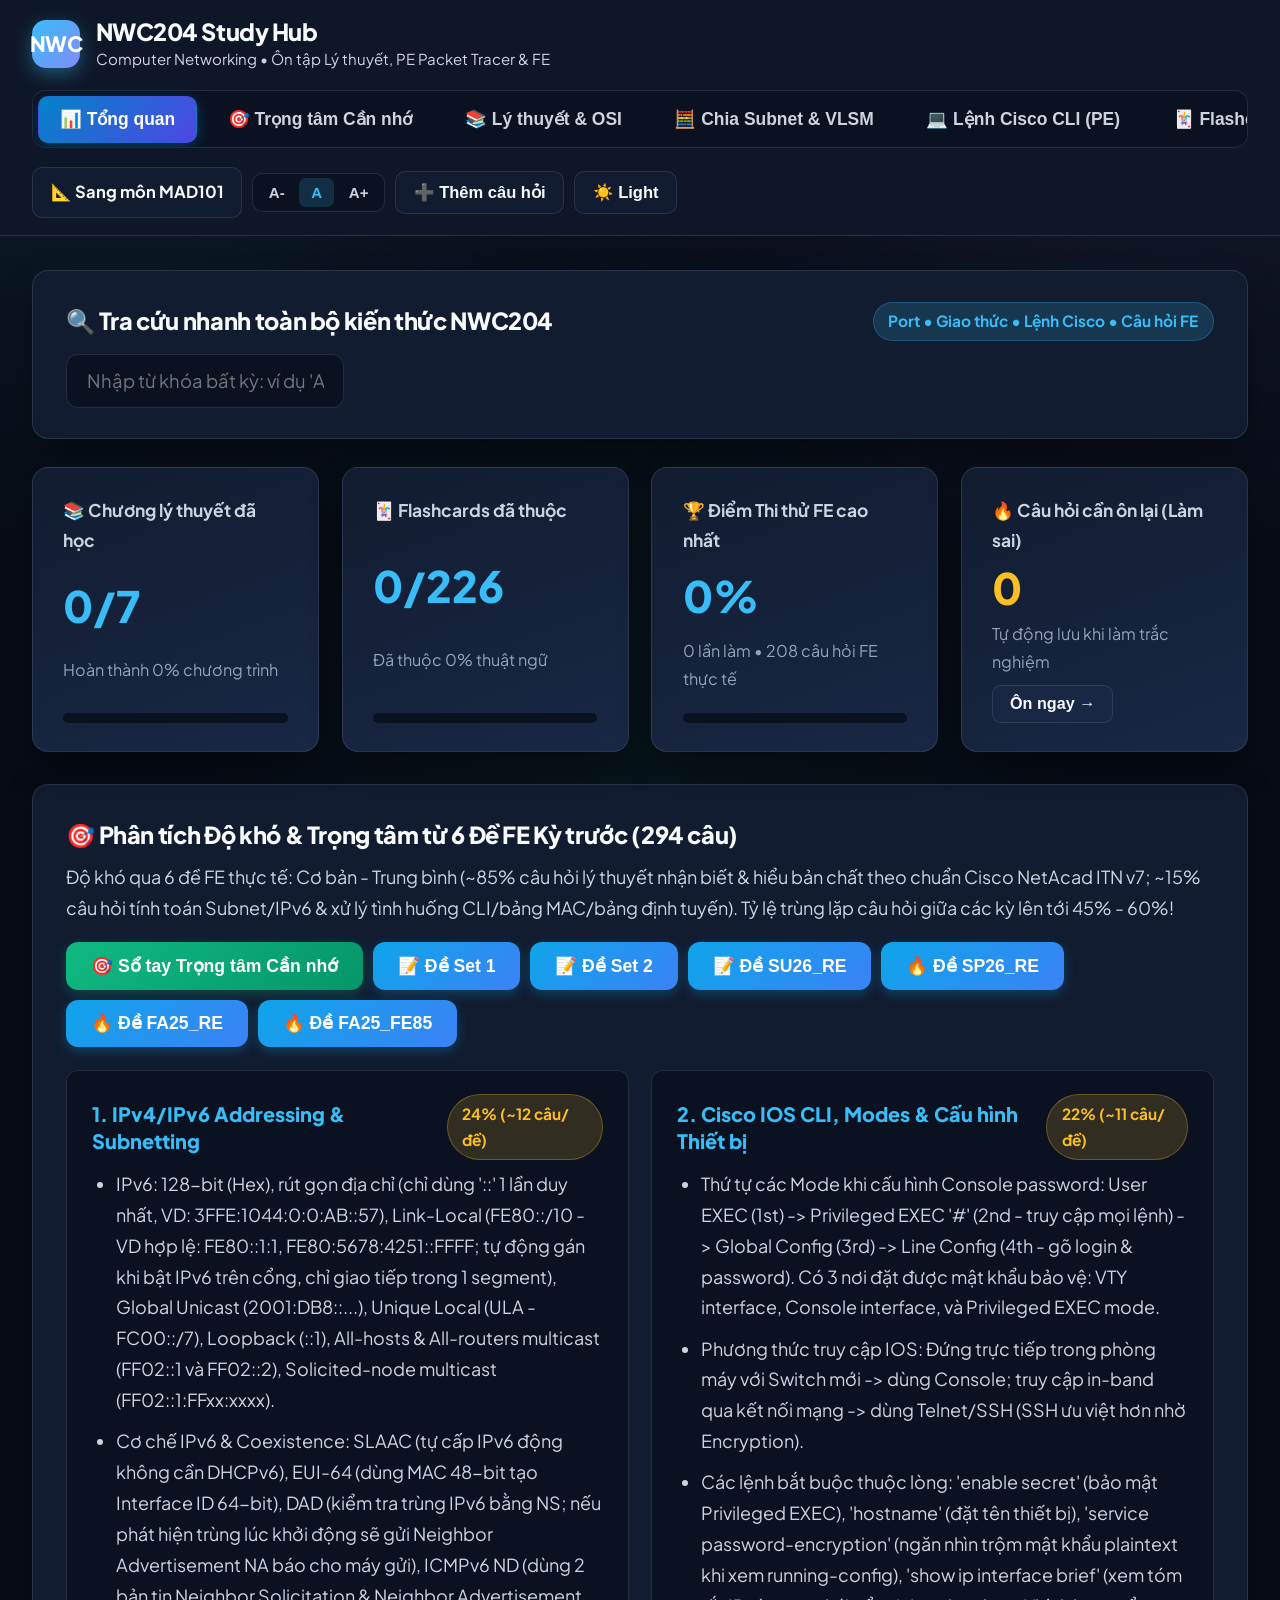
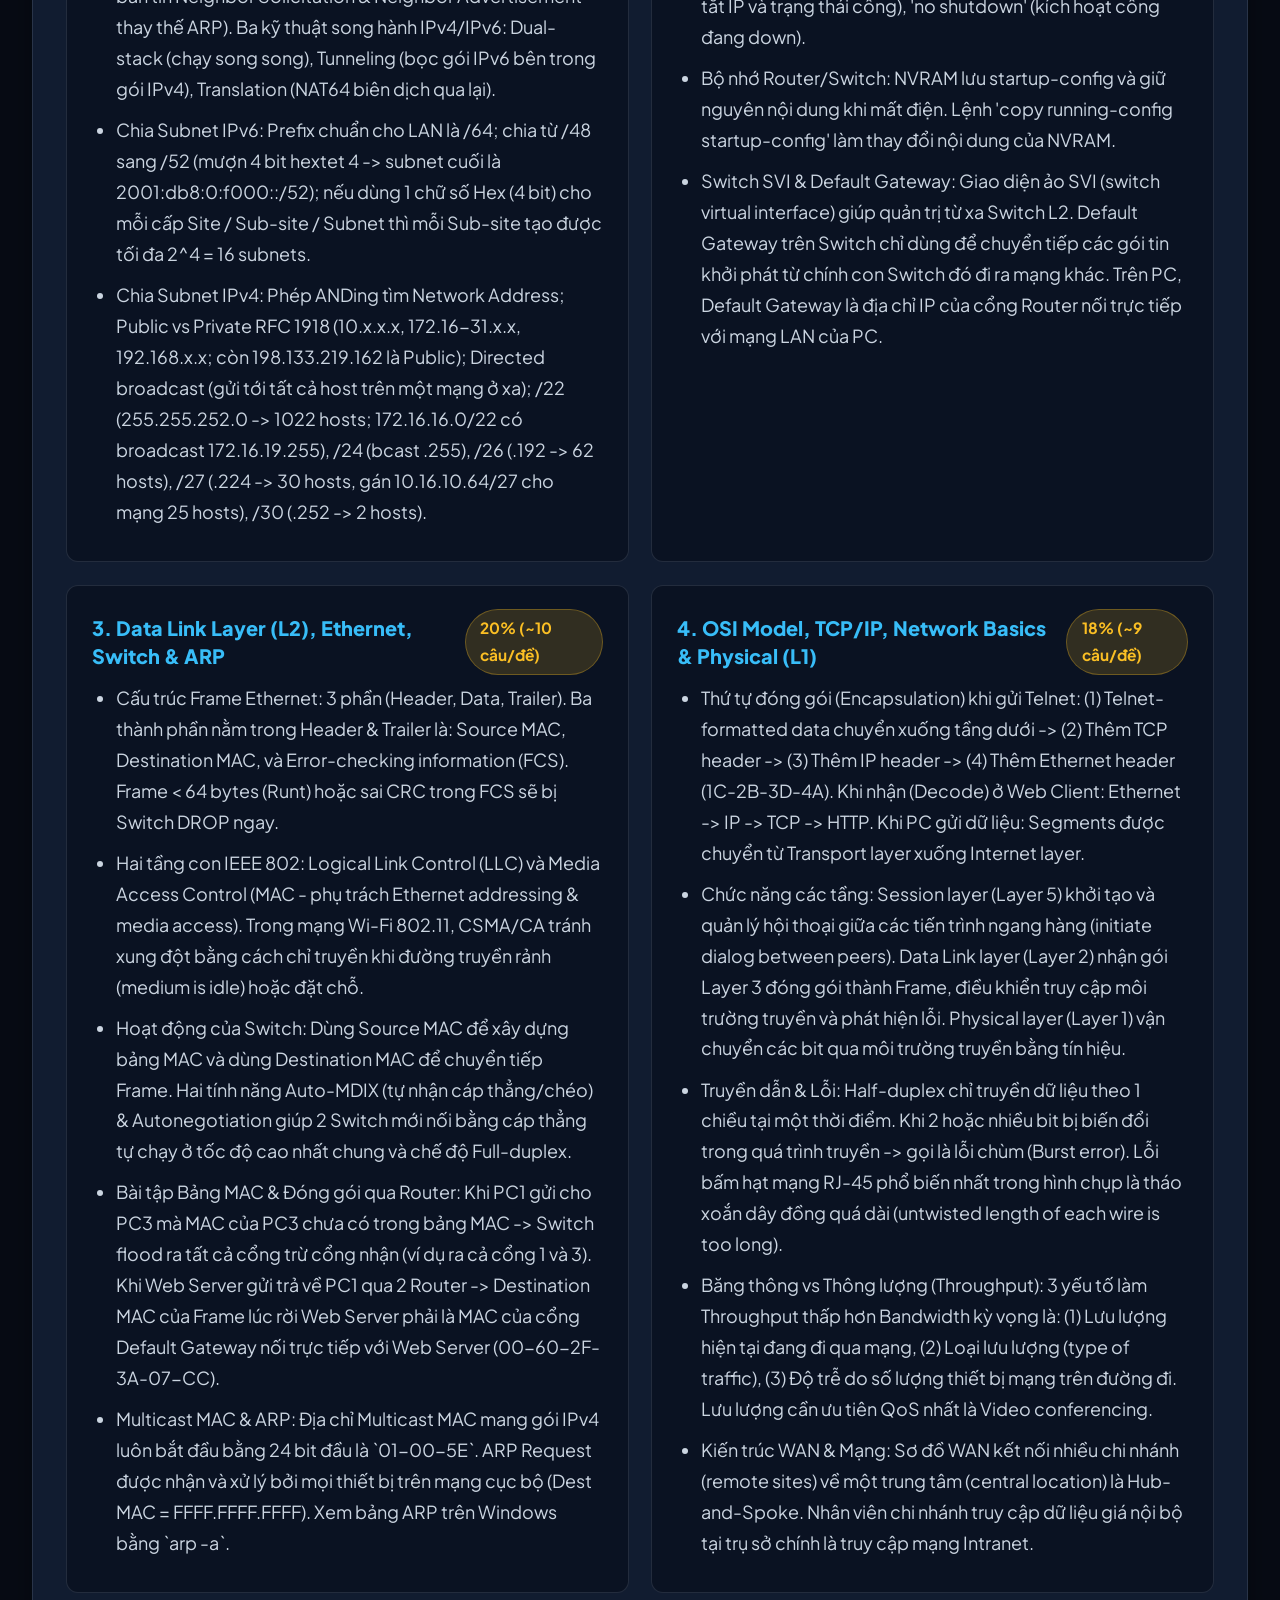
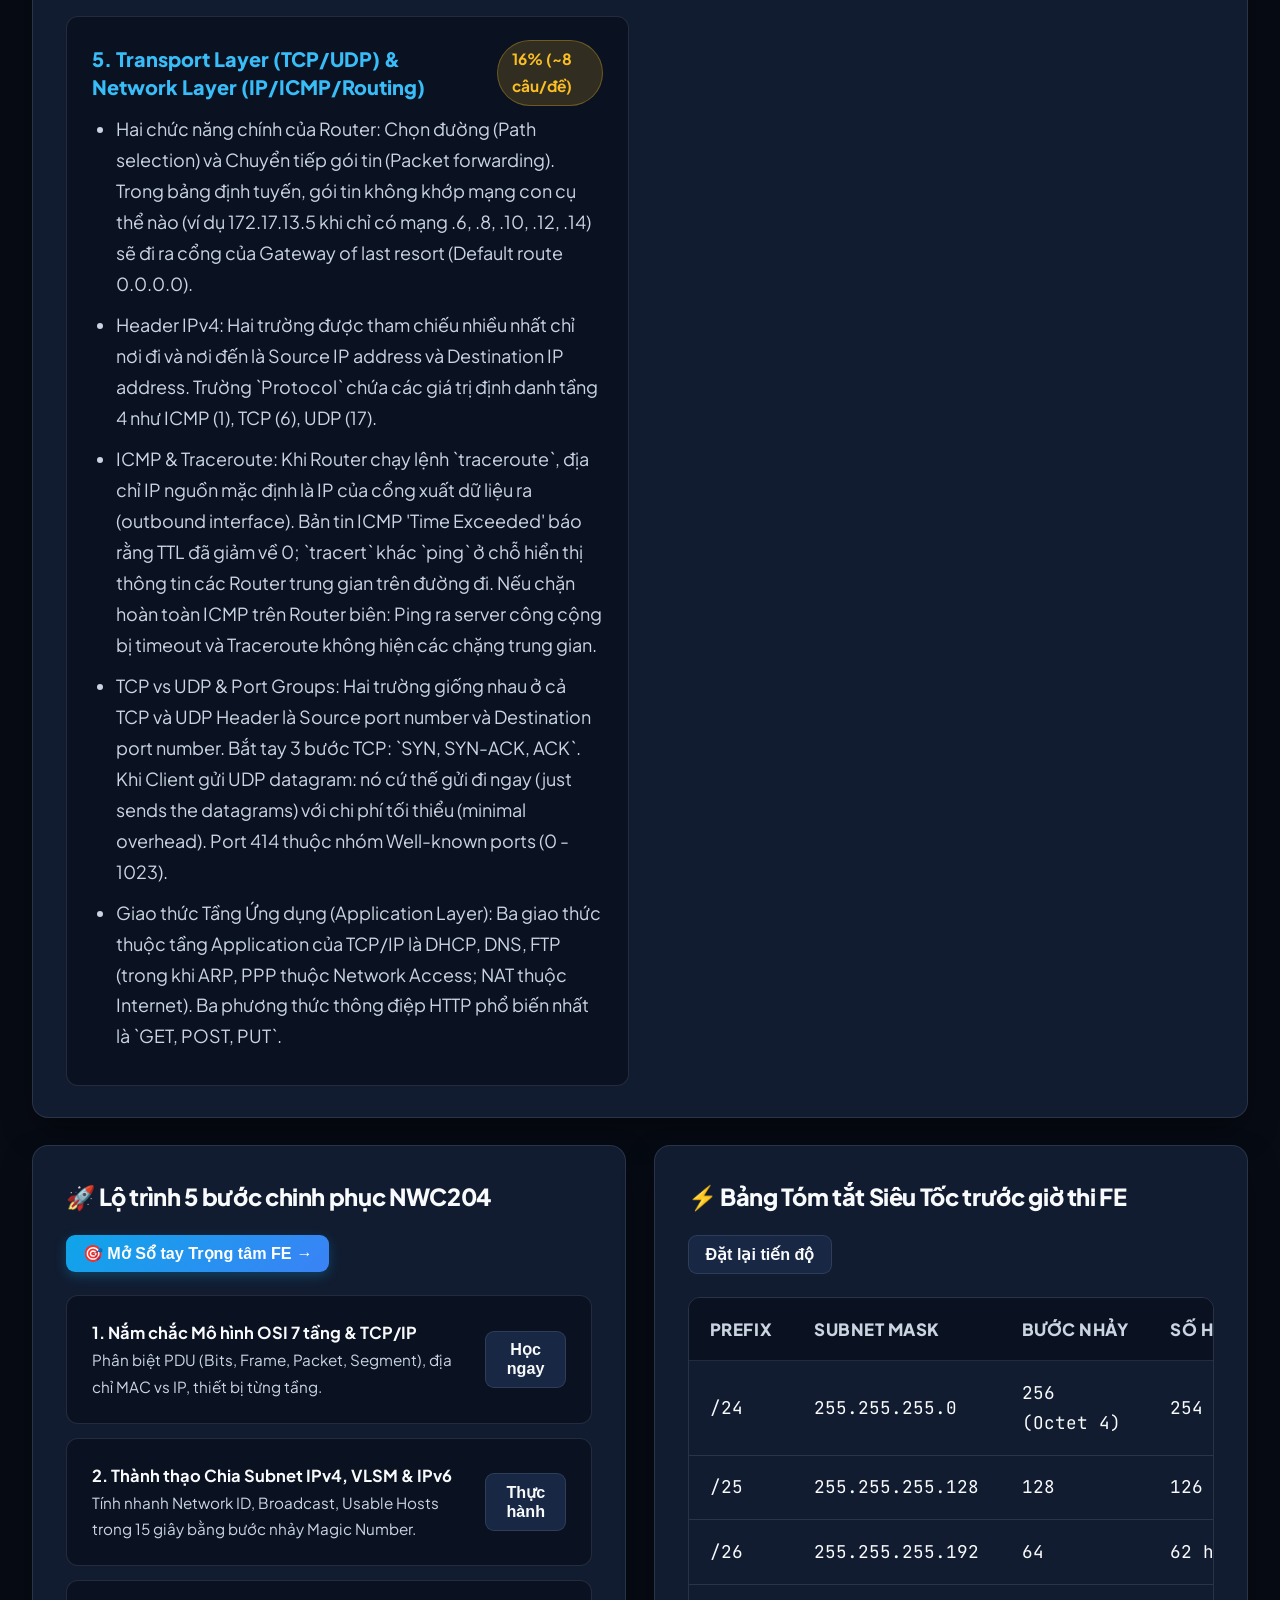
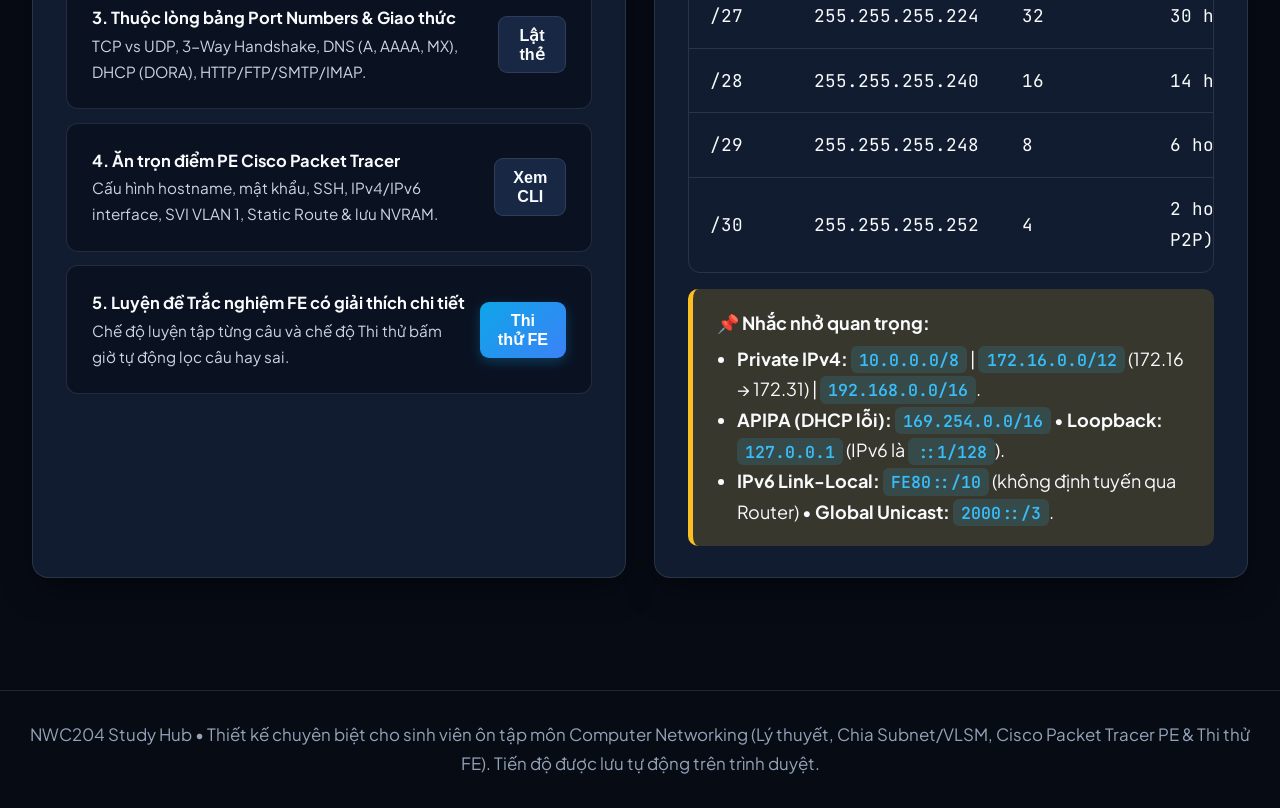
==== index.html @ f0895358 "On thi" ====
<!DOCTYPE html>
<html lang="vi">
<head>
  <meta charset="UTF-8" />
  <meta name="viewport" content="width=device-width, initial-scale=1.0" />
  <title>NWC204 Study Hub — Computer Networking (FPT University)</title>
  <link rel="preconnect" href="https://fonts.googleapis.com" />
  <link rel="preconnect" href="https://fonts.gstatic.com" crossorigin />
  <link href="https://fonts.googleapis.com/css2?family=Inter:wght@400;500;600;700;800&family=JetBrains+Mono:wght@500;700&family=Plus+Jakarta+Sans:wght@500;600;700;800&display=swap" rel="stylesheet" />
  <link rel="stylesheet" href="css/styles.css" />
</head>
<body>
  <!-- Header -->
  <header class="app-header">
    <div class="header-inner">
      <a href="#" class="brand" onclick="switchTab('dashboard'); return false;">
        <div class="brand-logo">NWC</div>
        <div>
          <span class="brand-title">NWC204 Study Hub</span>
          <span class="brand-subtitle">Computer Networking • Ôn tập Lý thuyết, PE Packet Tracer & FE</span>
        </div>
      </a>

      <nav class="nav-tabs" aria-label="Điều hướng chính">
        <button class="nav-tab active" data-tab="dashboard">📊 Tổng quan</button>
        <button class="nav-tab" data-tab="cheatsheet">🎯 Trọng tâm Cần nhớ</button>
        <button class="nav-tab" data-tab="theory">📚 Lý thuyết & OSI</button>
        <button class="nav-tab" data-tab="subnet">🧮 Chia Subnet & VLSM</button>
        <button class="nav-tab" data-tab="cli">💻 Lệnh Cisco CLI (PE)</button>
        <button class="nav-tab" data-tab="flashcards">🃏 Flashcards</button>
        <button class="nav-tab" data-tab="quiz">📝 Trắc nghiệm & Thi thử FE</button>
      </nav>

      <div class="header-actions">
        <a href="mad101.html" class="icon-btn" style="text-decoration:none;" title="Chuyển sang trang học môn MAD101 (Discrete Mathematics)">📐 Sang môn MAD101</a>
        <div class="font-size-group" title="Điều chỉnh kích thước chữ trên toàn trang">
          <button class="font-btn" data-scale="0.95" onclick="setFontScale(0.95)">A-</button>
          <button class="font-btn active" data-scale="1.05" onclick="setFontScale(1.05)">A</button>
          <button class="font-btn" data-scale="1.18" onclick="setFontScale(1.18)">A+</button>
        </div>
        <button class="icon-btn" id="open-custom-modal-btn" title="Thêm câu hỏi hoặc Flashcard của bạn">➕ Thêm câu hỏi</button>
        <button class="icon-btn" id="theme-toggle-btn" title="Đổi giao diện Sáng / Tối">☀️ Light</button>
      </div>
    </div>
  </header>

  <!-- Main Content -->
  <main class="main-container">
    <!-- ==================== TAB 1: DASHBOARD ==================== -->
    <section class="tab-panel active" id="tab-dashboard">
      <!-- Quick Global Search -->
      <div class="card" style="margin-bottom:1.5rem;">
        <div class="card-header" style="margin-bottom:0.65rem;">
          <div class="card-title">🔍 Tra cứu nhanh toàn bộ kiến thức NWC204</div>
          <span class="badge">Port • Giao thức • Lệnh Cisco • Câu hỏi FE</span>
        </div>
        <input
          type="text"
          id="global-search-input"
          class="form-control"
          placeholder="Nhập từ khóa bất kỳ: ví dụ 'ARP', 'OSPF', 'port 53', 'ssh', '169.254', '3-way handshake', 'copy run start'..."
        />
        <div
          id="global-search-results"
          style="display:none;margin-top:0.75rem;background:var(--bg-input);border:1px solid var(--border);border-radius:8px;max-height:340px;overflow-y:auto;"
        ></div>
      </div>

      <!-- Progress Stats -->
      <div class="grid-4">
        <div class="card stat-card">
          <span class="stat-label">📚 Chương lý thuyết đã học</span>
          <div class="stat-value" id="stat-chapters-val">0/7</div>
          <div class="stat-sub" id="stat-chapters-sub">Hoàn thành 0% chương trình</div>
          <div class="progress-bar"><div class="progress-fill" id="stat-chapters-bar" style="width:0%"></div></div>
        </div>

        <div class="card stat-card">
          <span class="stat-label">🃏 Flashcards đã thuộc</span>
          <div class="stat-value" id="stat-fc-val">0/18</div>
          <div class="stat-sub" id="stat-fc-sub">Đã thuộc 0% thuật ngữ</div>
          <div class="progress-bar"><div class="progress-fill" id="stat-fc-bar" style="width:0%"></div></div>
        </div>

        <div class="card stat-card">
          <span class="stat-label">🏆 Điểm Thi thử FE cao nhất</span>
          <div class="stat-value" id="stat-quiz-val">0%</div>
          <div class="stat-sub" id="stat-quiz-sub">0 lần làm bài</div>
          <div class="progress-bar"><div class="progress-fill" id="stat-quiz-bar" style="width:0%"></div></div>
        </div>

        <div class="card stat-card">
          <span class="stat-label">🔥 Câu hỏi cần ôn lại (Làm sai)</span>
          <div class="stat-value" id="stat-wrong-val" style="color:var(--warning);">0</div>
          <div class="stat-sub">Tự động lưu khi làm trắc nghiệm</div>
          <div style="margin-top:0.5rem;">
            <button class="btn btn-secondary btn-sm" onclick="switchTab('quiz')">Ôn ngay &rarr;</button>
          </div>
        </div>
      </div>

      <!-- FE Past Exams Breakdown -->
      <div class="card" id="fe-analysis-container" style="margin-bottom:1.5rem;"></div>

      <!-- Quick Study Modules & Exam Strategy -->
      <div class="grid-2">
        <div class="card">
          <div class="card-header">
            <h2 class="card-title">🚀 Lộ trình 5 bước chinh phục NWC204</h2>
            <button class="btn btn-sm" onclick="switchTab('cheatsheet')">🎯 Mở Sổ tay Trọng tâm FE &rarr;</button>
          </div>
          <div style="display:flex;flex-direction:column;gap:0.75rem;font-size:0.9rem;">
            <div class="theory-box" style="display:flex;justify-content:space-between;align-items:center;gap:0.75rem;">
              <div>
                <strong>1. Nắm chắc Mô hình OSI 7 tầng & TCP/IP</strong>
                <div style="color:var(--text-secondary);font-size:0.83rem;">Phân biệt PDU (Bits, Frame, Packet, Segment), địa chỉ MAC vs IP, thiết bị từng tầng.</div>
              </div>
              <button class="btn btn-secondary btn-sm" onclick="switchTab('theory')">Học ngay</button>
            </div>
            <div class="theory-box" style="display:flex;justify-content:space-between;align-items:center;gap:0.75rem;">
              <div>
                <strong>2. Thành thạo Chia Subnet IPv4, VLSM & IPv6</strong>
                <div style="color:var(--text-secondary);font-size:0.83rem;">Tính nhanh Network ID, Broadcast, Usable Hosts trong 15 giây bằng bước nhảy Magic Number.</div>
              </div>
              <button class="btn btn-secondary btn-sm" onclick="switchTab('subnet')">Thực hành</button>
            </div>
            <div class="theory-box" style="display:flex;justify-content:space-between;align-items:center;gap:0.75rem;">
              <div>
                <strong>3. Thuộc lòng bảng Port Numbers & Giao thức</strong>
                <div style="color:var(--text-secondary);font-size:0.83rem;">TCP vs UDP, 3-Way Handshake, DNS (A, AAAA, MX), DHCP (DORA), HTTP/FTP/SMTP/IMAP.</div>
              </div>
              <button class="btn btn-secondary btn-sm" onclick="switchTab('flashcards')">Lật thẻ</button>
            </div>
            <div class="theory-box" style="display:flex;justify-content:space-between;align-items:center;gap:0.75rem;">
              <div>
                <strong>4. Ăn trọn điểm PE Cisco Packet Tracer</strong>
                <div style="color:var(--text-secondary);font-size:0.83rem;">Cấu hình hostname, mật khẩu, SSH, IPv4/IPv6 interface, SVI VLAN 1, Static Route & lưu NVRAM.</div>
              </div>
              <button class="btn btn-secondary btn-sm" onclick="switchTab('cli')">Xem CLI</button>
            </div>
            <div class="theory-box" style="display:flex;justify-content:space-between;align-items:center;gap:0.75rem;">
              <div>
                <strong>5. Luyện đề Trắc nghiệm FE có giải thích chi tiết</strong>
                <div style="color:var(--text-secondary);font-size:0.83rem;">Chế độ luyện tập từng câu và chế độ Thi thử bấm giờ tự động lọc câu hay sai.</div>
              </div>
              <button class="btn btn-sm" onclick="switchTab('quiz')">Thi thử FE</button>
            </div>
          </div>
        </div>

        <div class="card">
          <div class="card-header">
            <h2 class="card-title">⚡ Bảng Tóm tắt Siêu Tốc trước giờ thi FE</h2>
            <button class="btn btn-secondary btn-sm" id="reset-progress-btn">Đặt lại tiến độ</button>
          </div>
          <div class="table-wrap" style="margin-bottom:0.9rem;">
            <table>
              <thead>
                <tr>
                  <th>Prefix</th>
                  <th>Subnet Mask</th>
                  <th>Bước nhảy</th>
                  <th>Số Host (2^h - 2)</th>
                </tr>
              </thead>
              <tbody class="mono">
                <tr><td>/24</td><td>255.255.255.0</td><td>256 (Octet 4)</td><td>254 hosts</td></tr>
                <tr><td>/25</td><td>255.255.255.128</td><td>128</td><td>126 hosts</td></tr>
                <tr><td>/26</td><td>255.255.255.192</td><td>64</td><td>62 hosts</td></tr>
                <tr><td>/27</td><td>255.255.255.224</td><td>32</td><td>30 hosts</td></tr>
                <tr><td>/28</td><td>255.255.255.240</td><td>16</td><td>14 hosts</td></tr>
                <tr><td>/29</td><td>255.255.255.248</td><td>8</td><td>6 hosts</td></tr>
                <tr><td>/30</td><td>255.255.255.252</td><td>4</td><td>2 hosts (WAN P2P)</td></tr>
              </tbody>
            </table>
          </div>
          <div class="exam-tip" style="margin-top:0;">
            <strong>📌 Nhắc nhở quan trọng:</strong>
            <ul style="padding-left:1.1rem;margin-top:0.25rem;">
              <li><strong>Private IPv4:</strong> <code>10.0.0.0/8</code> | <code>172.16.0.0/12</code> (172.16 &rarr; 172.31) | <code>192.168.0.0/16</code>.</li>
              <li><strong>APIPA (DHCP lỗi):</strong> <code>169.254.0.0/16</code> • <strong>Loopback:</strong> <code>127.0.0.1</code> (IPv6 là <code>::1/128</code>).</li>
              <li><strong>IPv6 Link-Local:</strong> <code>FE80::/10</code> (không định tuyến qua Router) • <strong>Global Unicast:</strong> <code>2000::/3</code>.</li>
            </ul>
          </div>
        </div>
      </div>
    </section>

    <!-- ==================== TAB 1.5: CORE MUST-REMEMBER CHEAT SHEET ==================== -->
    <section class="tab-panel" id="tab-cheatsheet">
      <!-- Top Header & Instant Filter -->
      <div class="card" style="margin-bottom:1.5rem;">
        <div class="card-header" style="margin-bottom:0.85rem;">
          <div>
            <h2 class="card-title">🎯 Sổ tay Tổng hợp Kiến thức Trọng tâm Cần nhớ (Đúc kết từ 6 Đề FE)</h2>
            <p style="font-size:0.95rem;color:var(--text-secondary);margin-top:0.25rem;">
              Nơi tổng hợp toàn bộ <strong>Từ khóa &rarr; Đáp án khoanh ngay</strong>, <strong>8 câu Ghép nối (Matching)</strong>, <strong>Số liệu Subnetting/IPv6</strong> và <strong>Lệnh Cisco CLI</strong> xuất hiện lặp đi lặp lại trong 6 đề thi thật.
            </p>
          </div>
          <span class="badge badge-warning">Học tủ 100% Trúng</span>
        </div>
        <input
          type="text"
          id="cheatsheet-filter-input"
          class="form-control"
          placeholder="🔎 Gõ từ khóa để lọc nhanh trong trang Trọng tâm (VD: 'matching', 'SLAAC', 'NVRAM', '1022', 'auto-MDIX', 'ARP', 'mode')..."
        />
      </div>

      <!-- SECTION 1: 8 MATCHING QUESTIONS -->
      <div class="card cheatsheet-section" style="margin-bottom:1.5rem;">
        <div class="card-header">
          <div>
            <h3 class="card-title">🧩 1. Tổng hợp 8 Câu Ghép Nối (Matching) Đã Ra Thi — Thuộc lòng ăn điểm 100%</h3>
            <p style="font-size:0.9rem;color:var(--text-secondary);">Các câu Matching trong đề FE giữ nguyên thứ tự A, B, C, D và 1, 2, 3, 4. Chỉ cần nhớ quy tắc ghép dưới đây:</p>
          </div>
          <span class="badge badge-success">8 Câu Matching</span>
        </div>

        <div class="grid-2">
          <div class="theory-box cs-item">
            <h4>① Thứ tự đóng gói gói tin Telnet gửi đi (FA25_RE - Q11)</h4>
            <ul>
              <li><strong>A. First (Bước 1):</strong> <code>4</code> — Telnet-formatted data provided to next layer</li>
              <li><strong>B. Second (Bước 2):</strong> <code>2</code> — The TCP header is added (Tầng 4)</li>
              <li><strong>C. Third (Bước 3):</strong> <code>1</code> — The IP header is added (Tầng 3)</li>
              <li><strong>D. Fourth (Bước 4):</strong> <code>3</code> — The Ethernet header is added (Tầng 2)</li>
            </ul>
            <div class="exam-tip" style="margin-top:0.65rem;">👉 Đáp án khoanh ngay: <strong><code>1C - 2B - 3D - 4A</code></strong></div>
          </div>

          <div class="theory-box cs-item">
            <h4>② Ba kỹ thuật song hành IPv4 & IPv6 (FA25_RE - Q14)</h4>
            <ul>
              <li><strong>A. IPv4 & IPv6 coexist in same network:</strong> <code>4. dual-stack</code></li>
              <li><strong>B. IPv6 packet transported inside IPv4 packet:</strong> <code>3. tunneling</code></li>
              <li><strong>C. IPv6 packets converted into IPv4 & vice versa:</strong> <code>2. translation</code> (NAT64)</li>
            </ul>
            <div class="exam-tip" style="margin-top:0.65rem;">👉 Đáp án khoanh ngay: <strong><code>A4 - B3 - C2</code></strong></div>
          </div>

          <div class="theory-box cs-item">
            <h4>③ Thứ tự đi qua các Mode IOS để đặt pass Console (FA25_FE85 - Q45)</h4>
            <ul>
              <li><strong>A. first mode:</strong> <code>5. user EXEC mode</code> (<code>Switch&gt;</code>)</li>
              <li><strong>B. second mode:</strong> <code>2. privileged EXEC mode</code> (<code>Switch#</code>)</li>
              <li><strong>C. third mode:</strong> <code>4. global configuration mode</code> (<code>Switch(config)#</code>)</li>
              <li><strong>D. final mode:</strong> <code>3. line configuration mode</code> (<code>Switch(config-line)#</code>)</li>
            </ul>
            <div class="exam-tip" style="margin-top:0.65rem;">👉 Đáp án khoanh ngay: <strong><code>A5 - B2 - C4 - D3</code></strong></div>
          </div>

          <div class="theory-box cs-item">
            <h4>④ Ghép Lệnh CLI với Mode nhập lệnh (Set 1 - Q10)</h4>
            <ul>
              <li><strong>A. <code>login</code>:</strong> <code>5. R1(config-line)#</code></li>
              <li><strong>B. <code>service password-encryption</code>:</strong> <code>1. R1(config)#</code></li>
              <li><strong>C. <code>ip address 192.168.4.4...</code>:</strong> <code>6. R1(config-if)#</code></li>
              <li><strong>D. <code>copy running-config startup-config</code>:</strong> <code>4. R1#</code></li>
              <li><strong>E. <code>enable</code>:</strong> <code>2. R1&gt;</code></li>
            </ul>
            <div class="exam-tip" style="margin-top:0.65rem;">👉 Đáp án khoanh ngay: <strong><code>A5 - B1 - C6 - D4 - E2</code></strong></div>
          </div>

          <div class="theory-box cs-item">
            <h4>⑤ Chọn Môi trường truyền dẫn theo tình huống (Set 2 - Q34 & SU26 - Q33)</h4>
            <ul>
              <li><strong>A. Copper Cables (Cáp đồng):</strong> <code>3</code> (Horizontal cabling) &amp; <code>5</code> (Desktop PCs in office)</li>
              <li><strong>B. Fiber Optic (Cáp quang):</strong> <code>1</code> (Enterprise backbone) &amp; <code>6</code> (Long-haul networks)</li>
              <li><strong>C. Wireless (Không dây):</strong> <code>2</code> (Coffee shop guest) &amp; <code>4</code> (Hospital waiting rooms)</li>
            </ul>
            <div class="exam-tip" style="margin-top:0.65rem;">👉 Đáp án khoanh ngay: <strong><code>3A - 5A - 1B - 6B - 2C - 4C</code></strong></div>
          </div>

          <div class="theory-box cs-item">
            <h4>⑥ Ghép Yêu cầu mạng tin cậy (FA25_RE - Q22) &amp; Lệnh bảo mật (SU26 - Q21)</h4>
            <ul>
              <li><strong>Kiến trúc mạng tin cậy:</strong> <code>A. fault tolerance</code> = <code>2</code> (Redundant links) | <code>B. scalability</code> = <code>4</code> (Expand network) | <code>C. security</code> = <code>1</code> (Protect unauthorized access) &rarr; <strong><code>A2 - B4 - C1</code></strong></li>
              <li><strong>Lệnh cơ bản Router:</strong> <code>A. security on console</code> = <code>3</code> (<code>(config-line)# password class</code>) | <code>B. message when accessed</code> = <code>5</code> (<code>banner motd #</code>) | <code>C. name on router</code> = <code>1</code> (<code>hostname CL1</code>) &rarr; <strong><code>A3 - B5 - C1</code></strong></li>
            </ul>
          </div>

          <div class="theory-box cs-item">
            <h4>⑦ Phân loại địa chỉ IPv6 (Set 1 - Q37)</h4>
            <ul>
              <li><strong>C. Global unicast:</strong> <code>1. 2001:DB8::BAF:3F57:FE94</code></li>
              <li><strong>D. All node multicast:</strong> <code>2. FF02::1</code></li>
              <li><strong>E. Loopback:</strong> <code>3. ::1</code></li>
              <li><strong>B. Solicited node multicast:</strong> <code>4. FF02::1:FFAE:F85F</code></li>
            </ul>
            <div class="exam-tip" style="margin-top:0.65rem;">👉 Đáp án khoanh ngay: <strong><code>C1 - D2 - E3 - B4</code></strong></div>
          </div>

          <div class="theory-box cs-item">
            <h4>⑧ Tra Bảng định tuyến chọn cổng xuất (SP26_RE - Q48)</h4>
            <ul>
              <li><strong>1. Fa0/0 (<code>172.17.6.0/24</code>):</strong> khớp <code>C (172.17.6.15)</code></li>
              <li><strong>2. Fa0/1 (<code>172.17.10.0/24</code>):</strong> khớp <code>D (172.17.10.5)</code></li>
              <li><strong>3. Fa1/0 (<code>172.17.12.0/24</code>):</strong> khớp <code>B (172.17.12.10)</code></li>
              <li><strong>4. Fa1/1 (<code>172.17.14.0/24</code>):</strong> khớp <code>E (172.17.14.8)</code></li>
              <li><strong>5. Serial0/0/0 (Default Route <code>0.0.0.0</code>):</strong> khớp <code>A (172.17.13.5)</code> (vì .13 không có trong bảng)</li>
            </ul>
            <div class="exam-tip" style="margin-top:0.65rem;">👉 Đáp án khoanh ngay: <strong><code>1C - 2D - 3B - 4E - 5A</code></strong></div>
          </div>
        </div>
      </div>

      <!-- SECTION 2: KEYWORD -> INSTANT ANSWER TABLE -->
      <div class="card cheatsheet-section" style="margin-bottom:1.5rem;">
        <div class="card-header">
          <div>
            <h3 class="card-title">⚡ 2. Bảng Phản Xạ: "Nhìn Từ Khóa Đề Bài &rarr; Khoanh Ngay Đáp Án"</h3>
            <p style="font-size:0.9rem;color:var(--text-secondary);">Tổng hợp hơn 45 câu hỏi xuất hiện lặp lại từ 2 đến 4 lần qua 6 đề FE thực tế.</p>
          </div>
          <span class="badge">Mẹo Khoanh Nhanh</span>
        </div>

        <div class="table-wrap">
          <table>
            <thead>
              <tr>
                <th style="width:22%;">Chủ đề</th>
                <th style="width:42%;">Khi đề bài hỏi / Có từ khóa...</th>
                <th style="width:36%;">Đáp án đúng khoanh ngay ✅</th>
              </tr>
            </thead>
            <tbody>
              <!-- IPv6 -->
              <tr class="cs-item">
                <td><span class="badge">IPv6</span></td>
                <td>Độ dài &amp; định dạng của địa chỉ IPv6?</td>
                <td><strong>128 bits</strong>, biểu diễn ở hệ <strong>Hexadecimal</strong> (thập lục phân).</td>
              </tr>
              <tr class="cs-item">
                <td><span class="badge">IPv6</span></td>
                <td>Nhận địa chỉ IPv6 động <strong>không cần máy chủ DHCPv6</strong> (without DHCP server)?</td>
                <td><strong>Stateless Address Autoconfiguration (SLAAC)</strong></td>
              </tr>
              <tr class="cs-item">
                <td><span class="badge">IPv6</span></td>
                <td>Giao thức nào thay thế ARP trong IPv6? Dùng <strong>2 bản tin</strong> nào?</td>
                <td>Giao thức <strong>ICMPv6 Neighbor Discovery (ND)</strong> • Dùng 2 bản tin: <strong>Neighbor Solicitation (NS)</strong> &amp; <strong>Neighbor Advertisement (NA)</strong>.</td>
              </tr>
              <tr class="cs-item">
                <td><span class="badge">IPv6</span></td>
                <td>Loại địa chỉ IPv6 nào chỉ giao tiếp <strong>trong 1 phân đoạn mạng (single segment / local link)</strong>, không được định tuyến (cannot be routed) và <strong>tự động gán</strong> khi bật IPv6?</td>
                <td><strong>Link-Local Address (LLA)</strong> — bắt đầu bằng <code>FE80::/10</code> (VD: <code>fe80::1:1</code>, <code>FE80:5678:4251::FFFF</code>).</td>
              </tr>
              <tr class="cs-item">
                <td><span class="badge">IPv6</span></td>
                <td>Hai địa chỉ <strong>Multicast IPv6</strong> được mọi Host và Router tham gia?</td>
                <td><strong><code>FF02::1</code></strong> (All-nodes) và <strong><code>FF02::2</code></strong> (All-routers).</td>
              </tr>
              <tr class="cs-item">
                <td><span class="badge">IPv6</span></td>
                <td>Quy trình <strong>EUI-64</strong> dùng thông tin gì để tạo Interface ID 64-bit?</td>
                <td>Dùng <strong>Địa chỉ MAC 48-bit</strong> của cổng mạng (chèn <code>FFFE</code> vào giữa + đảo bit thứ 7).</td>
              </tr>
              <tr class="cs-item">
                <td><span class="badge">IPv6</span></td>
                <td>Thiết bị kiểm tra trùng địa chỉ IPv6 (<strong>DAD</strong>) như thế nào? Nếu phát hiện trùng lúc khởi động thì sao?</td>
                <td>Gửi bản tin <strong>ICMPv6 Neighbor Solicitation (NS)</strong>. Nếu trùng sẽ gửi trả <strong>Neighbor Advertisement (NA)</strong> báo cho bên gửi.</td>
              </tr>
              <tr class="cs-item">
                <td><span class="badge">IPv6</span></td>
                <td>Tại sao <strong>NAT không cần thiết</strong> trong mạng IPv6?</td>
                <td>Vì số lượng địa chỉ IPv6 công cộng <strong>cực kỳ lớn</strong> (ai cũng có thể có Public IPv6 GUA).</td>
              </tr>
              <tr class="cs-item">
                <td><span class="badge">IPv6</span></td>
                <td>Độ dài tiền tố (Prefix length) chuẩn cho hầu hết mạng LAN IPv6?</td>
                <td><strong><code>/64</code></strong> • Còn địa chỉ Loopback IPv6 là <strong><code>::1</code></strong>.</td>
              </tr>
              <tr class="cs-item">
                <td><span class="badge">IPv6 Subnet</span></td>
                <td>Chia từ <code>2001:db8:0::/48</code> sang <code>/52</code> thì mạng con <strong>cuối cùng</strong> là gì? Còn chia 1 chữ số Hex cho mỗi cấp <code>Site / Sub-site / Subnet</code> thì tạo tối đa bao nhiêu subnet?</td>
                <td>Subnet cuối của <code>/52</code> là <strong><code>2001:db8:0:f000::/52</code></strong> • Mỗi chữ số Hex (4 bit) tạo tối đa 2<sup>4</sup> = <strong><code>16</code> subnets</strong>.</td>
              </tr>
              <tr class="cs-item">
                <td><span class="badge">IPv6 Rút gọn</span></td>
                <td>Rút gọn ngắn nhất địa chỉ <code>3FFE:1044:0000:0000:00AB:0000:0000:0057</code>?</td>
                <td><strong><code>3FFE:1044:0:0:AB::57</code></strong> (Nhớ: chỉ được dùng dấu <code>::</code> đúng 1 lần!).</td>
              </tr>

              <!-- IPv4 & Subnetting -->
              <tr class="cs-item">
                <td><span class="badge badge-warning">IPv4 Subnet</span></td>
                <td>Phép toán <strong>ANDing</strong> dùng để làm gì? Mục đích của việc <strong>chia Subnet</strong> là gì?</td>
                <td>ANDing dùng để <strong>xác định địa chỉ mạng (determine the network address)</strong> • Chia Subnet giúp <strong>giảm kích thước miền quảng bá (smaller broadcast domains)</strong>.</td>
              </tr>
              <tr class="cs-item">
                <td><span class="badge badge-warning">IPv4 Subnet</span></td>
                <td>Các con số tính Host ra thi lặp đi lặp lại nguyên văn:<ul><li><code>192.168.1.0/27</code></li><li><code>192.168.10.128/26</code></li><li><code>172.16.128.0</code> mask <code>255.255.252.0</code> (<code>/22</code>)</li><li><code>10.0.0.1 255.255.255.252</code> (<code>/30</code>)</li></ul></td>
                <td><ul><li><code>/27</code> (còn 5 bit host) &rarr; <strong>30 usable hosts</strong></li><li><code>/26</code> (mask <code>.192</code>, 6 bit host) &rarr; <strong>62 usable hosts</strong></li><li><code>/22</code> (mask <code>255.255.252.0</code>, 10 bit host) &rarr; <strong>1022 hosts</strong></li><li><code>/30</code> (mask <code>.252</code>, 2 bit host) &rarr; <strong>2 usable hosts</strong> (dùng cho kết nối WAN P2P)</li></ul></td>
              </tr>
              <tr class="cs-item">
                <td><span class="badge badge-warning">IPv4 Subnet</span></td>
                <td>Trong dải <code>10.16.10.0/24</code>, chọn địa chỉ mạng con hợp lệ cho nhánh có <strong>25 hosts</strong>?</td>
                <td><strong><code>10.16.10.64/27</code></strong> (Vì 25 hosts cần <code>/27</code> bước nhảy 32; <code>.64</code> chia hết cho 32, còn <code>.240/27</code> sai vì không chia hết cho 32).</td>
              </tr>
              <tr class="cs-item">
                <td><span class="badge badge-warning">IPv4 Subnet</span></td>
                <td>Chia <code>192.168.1.0/24</code> thành <strong>4 mạng con</strong>. Địa chỉ mạng và mask của mạng con <strong>thứ hai</strong> là gì?</td>
                <td><strong><code>192.168.1.64 – 255.255.255.192</code></strong> (4 mạng con mượn 2 bit &rarr; <code>/26</code> bước nhảy 64: mạng 1 là <code>.0</code>, mạng 2 là <code>.64</code>).</td>
              </tr>
              <tr class="cs-item">
                <td><span class="badge badge-warning">IPv4</span></td>
                <td>Gửi bản tin tới tất cả các host trên một <strong>mạng ở xa (remote network)</strong> gọi là gì?</td>
                <td><strong>Directed broadcast</strong> (Quảng bá định hướng).</td>
              </tr>

              <!-- Layer 2: Data Link, Ethernet, Switch, ARP -->
              <tr class="cs-item">
                <td><span class="badge badge-success">Layer 2 &amp; Switch</span></td>
                <td>Hai tầng con (Sublayers) của IEEE 802 LAN/MAN Data Link là gì? Tầng con nào xử lý địa chỉ Ethernet?</td>
                <td><strong>Logical Link Control (LLC)</strong> và <strong>Media Access Control (MAC)</strong> • Tầng con <strong>MAC</strong> xử lý địa chỉ Ethernet.</td>
              </tr>
              <tr class="cs-item">
                <td><span class="badge badge-success">Layer 2 &amp; Switch</span></td>
                <td>3 phần cơ bản của Frame? 3 mục nằm trong Ethernet Header &amp; Trailer?</td>
                <td>3 phần: <strong>Header, Data, and Trailer</strong> • 3 mục: <strong>Source MAC, Destination MAC, Error-checking information (FCS)</strong>.</td>
              </tr>
              <tr class="cs-item">
                <td><span class="badge badge-success">Layer 2 &amp; Switch</span></td>
                <td>Khi nào Switch <strong>HỦY (Drop)</strong> một Frame?</td>
                <td>Khi Frame <strong>nhỏ hơn 64 bytes</strong> (Runt frame) HOẶC khi giá trị <strong>CRC tính lại khác với FCS</strong> (Frame lỗi).</td>
              </tr>
              <tr class="cs-item">
                <td><span class="badge badge-success">Layer 2 &amp; Switch</span></td>
                <td>Hai trường hợp Switch <strong>Flood (gửi tràn)</strong> Frame ra tất cả cổng trừ cổng nhận?</td>
                <td>(1) Destination MAC là <strong>Broadcast (<code>FFFF.FFFF.FFFF</code>)</strong>, (2) Destination MAC <strong>chưa có trong bảng MAC (Unknown unicast)</strong>.</td>
              </tr>
              <tr class="cs-item">
                <td><span class="badge badge-success">Layer 2 &amp; Switch</span></td>
                <td>Hai hành động chính của Switch Cisco là gì?</td>
                <td>(1) Dùng <strong>Source MAC</strong> của Frame đi vào để xây dựng bảng MAC; (2) Dùng bảng MAC để chuyển tiếp Frame theo <strong>Destination MAC</strong>.</td>
              </tr>
              <tr class="cs-item">
                <td><span class="badge badge-success">Layer 2 &amp; Switch</span></td>
                <td>Tính năng <strong>auto-MDIX</strong> là gì? Khi nối 2 Switch mới bằng cáp thẳng thì kết quả ra sao?</td>
                <td><strong>auto-MDIX</strong> tự động nhận diện cáp thẳng hoặc cáp chéo. Khi nối 2 Switch mới: (1) Chạy ở <strong>tốc độ nhanh nhất cả 2 hỗ trợ</strong>, (2) Chạy <strong>Full-duplex</strong>, (3) <strong>Auto-MDIX</strong> loại bỏ nhu cầu đổi cáp chéo.</td>
              </tr>
              <tr class="cs-item">
                <td><span class="badge badge-success">Layer 2 &amp; Switch</span></td>
                <td>24-bit đầu của địa chỉ MAC là gì? Còn 24-bit đầu của <strong>Multicast MAC cho IPv4</strong> có giá trị đặc biệt gì?</td>
                <td>24-bit đầu của MAC thường là <strong>OUI</strong> (định danh nhà sản xuất Vendor) • 24-bit đầu của IPv4 Multicast MAC luôn là <strong><code>01-00-5E</code></strong>.</td>
              </tr>
              <tr class="cs-item">
                <td><span class="badge badge-success">ARP</span></td>
                <td>ARP Request dùng Destination MAC nào? Được xử lý bởi ai? Tấn công <strong>ARP Spoofing</strong> nhằm mục đích gì?</td>
                <td>Dest MAC = <strong><code>FFFF.FFFF.FFFF</code></strong> • Được nhận và xử lý bởi <strong>mọi thiết bị trong mạng cục bộ (every device on the local network)</strong> • ARP Spoofing nhằm <strong>gán địa chỉ IP với sai địa chỉ MAC</strong>.</td>
              </tr>

              <!-- Layer 4 & Layer 3 -->
              <tr class="cs-item">
                <td><span class="badge">Layer 4 (TCP/UDP)</span></td>
                <td>Thứ tự bắt tay 3 bước TCP? Mục đích của 3-way handshake? Trường nào giúp ghép Segment đúng thứ tự?</td>
                <td>Thứ tự: <strong><code>SYN, SYN-ACK, ACK</code></strong> • Mục đích: Xác nhận đích hiện diện, thiết lập trạng thái kết nối &amp; đồng bộ Sequence • Trường ghép thứ tự: <strong>Sequence number</strong>.</td>
              </tr>
              <tr class="cs-item">
                <td><span class="badge">Layer 4 (TCP/UDP)</span></td>
                <td>Hai trường giống nhau ở cả TCP và UDP Header? Còn 3 trường trong UDP Header (Choose three)?</td>
                <td>Giống nhau: <strong>Source port number</strong> &amp; <strong>Destination port number</strong> • UDP Header (8 bytes) gồm: <strong>Source Port, Destination Port, Length, Checksum</strong>.</td>
              </tr>
              <tr class="cs-item">
                <td><span class="badge">Layer 4 (TCP/UDP)</span></td>
                <td>Bài toán <strong>TCP Window = 1000 bytes</strong>, gửi từng segment <strong>100-byte</strong>. Gửi bao nhiêu segment trước khi chờ ACK?</td>
                <td><code>1000 / 100 =</code> <strong><code>10 segments</code></strong>.</td>
              </tr>
              <tr class="cs-item">
                <td><span class="badge">Layer 3 (IP/ICMP)</span></td>
                <td>4 hoạt động cơ bản của tầng Network? 3 đặc tính của giao thức IP?</td>
                <td>4 hoạt động: <strong>Addressing, Encapsulation, Routing, De-encapsulation</strong> • 3 đặc tính IP: <strong>Connectionless, Best-effort, Media independent</strong> (phụ thuộc tầng trên xử lý mất gói/sai thứ tự).</td>
              </tr>
              <tr class="cs-item">
                <td><span class="badge">Layer 3 (IP/ICMP)</span></td>
                <td>Hai chức năng chính của Router? Hai trường được tham chiếu nhiều nhất trong IPv4 Header? Trường nào chứa giá trị <code>ICMP (1), TCP (6), UDP (17)</code>?</td>
                <td>2 chức năng Router: <strong>Packet forwarding</strong> &amp; <strong>Path selection</strong> • 2 trường IPv4: <strong>Source IP address</strong> &amp; <strong>Destination IP address</strong> • Trường chứa 1, 6, 17: <strong><code>Protocol</code></strong>.</td>
              </tr>
              <tr class="cs-item">
                <td><span class="badge">ICMP &amp; Ping/Trace</span></td>
                <td>Công cụ <code>traceroute</code> dùng bản tin ICMP nào? Dùng Source IP nào mặc định trên Router? Dấu chấm <code>.</code> khi ping trên Router nghĩa là gì?</td>
                <td>Bản tin: <strong>ICMP Time Exceeded</strong> (khi TTL về 0) • Source IP: <strong>IP của cổng xuất ra (outbound interface)</strong> • Dấu <code>.</code>: <strong>Hết thời gian chờ (time expired/timeout)</strong>.</td>
              </tr>

              <!-- Cisco IOS CLI -->
              <tr class="cs-item">
                <td><span class="badge badge-warning">Cisco CLI</span></td>
                <td>3 vị trí đặt được mật khẩu bảo vệ trên IOS? Lệnh nào mã hóa toàn bộ mật khẩu plaintext trong file cấu hình?</td>
                <td>3 vị trí: <strong>VTY interface, Console interface, Privileged EXEC mode</strong> • Lệnh mã hóa: <strong><code>service password-encryption</code></strong> (ngăn nhìn trộm mật khẩu khi xem running-config).</td>
              </tr>
              <tr class="cs-item">
                <td><span class="badge badge-warning">Cisco CLI</span></td>
                <td>Hai chức năng của <strong>NVRAM</strong>? Lệnh <code>copy running-config startup-config</code> làm thay đổi bộ nhớ nào?</td>
                <td>NVRAM: (1) <strong>Lưu trữ file <code>startup-config</code></strong>, (2) <strong>Giữ nguyên nội dung khi mất điện</strong> • Lệnh <code>copy run start</code> làm thay đổi nội dung của <strong>NVRAM</strong>.</td>
              </tr>
              <tr class="cs-item">
                <td><span class="badge badge-warning">Cisco CLI</span></td>
                <td>Giao diện nào giúp quản trị từ xa Switch L2? Mục đích đặt <strong>Default Gateway trên Switch L2</strong> là gì?</td>
                <td>Giao diện: <strong>The switch virtual interface (SVI)</strong> • Default Gateway trên Switch dùng để <strong>chuyển tiếp các gói tin khởi phát từ chính con Switch đó đi tới các mạng ở xa</strong>.</td>
              </tr>
            </tbody>
          </table>
        </div>
      </div>

      <!-- SECTION 3: CONFUSING PAIRS COMPARISON -->
      <div class="card cheatsheet-section">
        <div class="card-header">
          <div>
            <h3 class="card-title">⚖️ 3. Phân Biệt Nhanh 6 Cặp Khái Niệm Dễ Nhầm Lẫn Nhất Khi Đi Thi</h3>
            <p style="font-size:0.9rem;color:var(--text-secondary);">Đọc lướt bảng này trước khi vào phòng thi để không bao giờ bị lừa bởi các đáp án nhiễu.</p>
          </div>
          <span class="badge badge-success">Chống Bẫy Đề FE</span>
        </div>

        <div class="grid-2">
          <div class="theory-box cs-item">
            <h4>1. Store-and-Forward vs. Cut-Through Switching</h4>
            <ul>
              <li><strong>Store-and-Forward:</strong> Nhận <strong>toàn bộ Frame</strong> + tính toán kiểm tra lỗi <strong>CRC trong FCS</strong> trước khi chuyển tiếp (không bao giờ chuyển Frame lỗi).</li>
              <li><strong>Cut-Through:</strong> Chuyển ngay khi đọc xong MAC đích &rarr; <strong>Giảm độ trễ (reduces latency) nhưng có rủi ro chuyển cả Frame lỗi (True)</strong>. Gồm 2 loại: <em>Fast-forward</em> và <em>Fragment-free</em>.</li>
            </ul>
          </div>

          <div class="theory-box cs-item">
            <h4>2. Physical Topology vs. Logical Topology</h4>
            <ul>
              <li><strong>Physical Topology (Vật lý):</strong> Cho thấy <strong>vị trí lắp đặt thực tế</strong> của các thiết bị trung gian và cách đi dây cáp (actual location &amp; cable installation).</li>
              <li><strong>Logical Topology (Logic):</strong> Hiển thị <strong>địa chỉ IP (Layer 3)</strong>, quy hoạch Subnet/VLAN và tên cổng giao tiếp.</li>
            </ul>
          </div>

          <div class="theory-box cs-item">
            <h4>3. Intranet vs. Extranet</h4>
            <ul>
              <li><strong>Intranet (Nội bộ):</strong> Chỉ dành cho <strong>nhân viên trong cùng công ty</strong> (VD: nhân viên chi nhánh truy cập bảng giá mật trên server tại trụ sở chính Head Office).</li>
              <li><strong>Extranet (Mở rộng):</strong> Cung cấp quyền truy cập an toàn cho <strong>cá nhân làm việc ở tổ chức khác</strong> (đối tác, nhà cung cấp, khách hàng) cần truy cập dữ liệu của tổ chức.</li>
            </ul>
          </div>

          <div class="theory-box cs-item">
            <h4>4. 4 Loại Bộ Nhớ trên Router/Switch Cisco</h4>
            <ul>
              <li><strong>RAM:</strong> Lưu <code>running-config</code>, bảng định tuyến, bảng ARP (mất dữ liệu khi tắt nguồn).</li>
              <li><strong>NVRAM:</strong> Lưu <code>startup-config</code> (giữ nguyên dữ liệu khi tắt nguồn).</li>
              <li><strong>Flash:</strong> Lưu hệ điều hành <strong>Cisco IOS</strong> (không mất khi tắt nguồn).</li>
              <li><strong>ROM:</strong> Lưu chương trình <strong>Bootup instructions</strong> / POST / ROMMON.</li>
            </ul>
          </div>

          <div class="theory-box cs-item">
            <h4>5. Single-Mode Fiber (SMF) vs. Multimode Fiber (MMF)</h4>
            <ul>
              <li><strong>Single-Mode (SMF):</strong> Lõi <strong>rất nhỏ</strong> (9 microns), dùng tia Laser, truyền đường trục khoảng cách <strong>rất xa (~100 km)</strong>.</li>
              <li><strong>Multimode (MMF):</strong> Lõi lớn hơn (50/62.5 microns), dùng đèn LED, nhiều tia sáng phản xạ, chỉ truyền trong tòa nhà/khuôn viên (&le; 2 km).</li>
            </ul>
          </div>

          <div class="theory-box cs-item">
            <h4>6. Bandwidth (Băng thông) vs. Throughput (Thông lượng)</h4>
            <ul>
              <li><strong>Bandwidth:</strong> Dung lượng dữ liệu <strong>tối đa theo lý thuyết</strong> mà môi trường truyền mang được trong 1 đơn vị thời gian.</li>
              <li><strong>Throughput:</strong> Lượng dữ liệu <strong>thực tế</strong> truyền thành công. Phụ thuộc 3 yếu tố: <em>(1) Lưu lượng hiện tại trên mạng, (2) Loại lưu lượng (type of traffic), (3) Độ trễ do số lượng thiết bị mạng đi qua</em>.</li>
            </ul>
          </div>
        </div>
      </div>
    </section>

    <!-- ==================== TAB 2: THEORY & INTERACTIVE OSI ==================== -->
    <section class="tab-panel" id="tab-theory">
      <!-- Plain-Language Story Walkthrough of Networking -->
      <div class="card" style="margin-bottom:1.5rem;">
        <div class="card-header">
          <div>
            <h2 class="card-title">🌟 Hiểu Bản chất Cốt lõi Mạng Máy Tính trong 5 Phút (Không cần học vẹt)</h2>
            <p style="font-size:0.95rem;color:var(--text-secondary);margin-top:0.25rem;">
              Hãy tưởng tượng việc gửi một gói dữ liệu từ <strong>PC của bạn</strong> sang <strong>Web Server</strong> giống hệt như gửi một kiện hàng qua bưu điện. Toàn bộ đề FE xoay quanh 4 câu hỏi dưới đây:
            </p>
          </div>
          <span class="badge badge-success">Dễ hiểu nhất</span>
        </div>

        <div class="grid-2">
          <div class="theory-box">
            <h4>📦 1. Quá trình Đóng gói (Encapsulation) &amp; Mở gói (Decode)</h4>
            <ul>
              <li><strong>Khi GỬI đi (Từ tầng 7 xuống tầng 1):</strong>
                <br/>• <strong>Tầng 7-5 (Application):</strong> Tạo nội dung thư (<code>Data</code> — HTTP, Telnet, DNS).
                <br/>• <strong>Tầng 4 (Transport):</strong> Cắt nhỏ dữ liệu thành <code>Segment</code>, dán nhãn <strong>Số hiệu cổng (Port)</strong> để biết ứng dụng nào nhận (Web = Port 80/443, SSH = 22).
                <br/>• <strong>Tầng 3 (Network):</strong> Bọc Segment vào <code>Packet</code>, ghi <strong>Source IP &amp; Destination IP</strong> (Địa chỉ nhà người gửi và người nhận cuối cùng — <em>không đổi trên suốt đường đi</em>).
                <br/>• <strong>Tầng 2 (Data Link):</strong> Bọc Packet vào <code>Frame</code>, gắn <strong>Source MAC &amp; Destination MAC</strong> ở đầu và <strong>FCS (CRC)</strong> kiểm tra lỗi ở đuôi.
                <br/>• <strong>Tầng 1 (Physical):</strong> Biến các <code>Bits</code> (0, 1) thành tín hiệu điện/ánh sáng/sóng Wi-Fi truyền trên dây cáp.
              </li>
              <li><strong>Khi NHẬN về (Từ tầng 1 lên tầng 7):</strong> Bóc vỏ từ ngoài vào trong &rarr; <strong><code>Ethernet &rarr; IP &rarr; TCP &rarr; HTTP</code></strong>.</li>
            </ul>
          </div>

          <div class="theory-box">
            <h4>🔄 2. Sự khác biệt sống còn giữa Địa chỉ MAC (Tầng 2) và Địa chỉ IP (Tầng 3)</h4>
            <ul>
              <li><strong>Địa chỉ IP (Tầng 3 - Logic):</strong> Giống như <em>địa chỉ người gửi &amp; người nhận ghi trên đơn hàng</em>. Khi gói tin đi từ Web Server qua nhiều Router về PC1, <strong>Source IP và Destination IP giữ nguyên không đổi</strong>.</li>
              <li><strong>Địa chỉ MAC (Tầng 2 - Vật lý 48-bit):</strong> Giống như <em>biển số xe tải chở hàng ở từng chặng</em>. Chỉ có tác dụng trong <strong>cùng 1 mạng nội bộ (Local Link)</strong>!
                <br/>• Khi <strong>Web Server</strong> muốn gửi gói tin cho <strong>PC1 ở mạng khác</strong>, Frame rời khỏi Web Server phải ghi <strong>Destination MAC là MAC của cổng Router Default Gateway nối trực tiếp với Web Server</strong> (chứ không phải MAC của PC1!).
                <br/>• Qua mỗi con Router, Router sẽ <strong>xé vỏ Frame cũ (De-encapsulate)</strong>, đọc IP đích để chọn đường, rồi <strong>bọc vỏ Frame mới</strong> với MAC mới.
              </li>
            </ul>
          </div>

          <div class="theory-box">
            <h4>🔀 3. Switch (Tầng 2) hoạt động khác Router (Tầng 3) thế nào?</h4>
            <ul>
              <li><strong>Switch (Chuyển mạch trong cùng LAN):</strong>
                <br/>• Chỉ nhìn <strong>Địa chỉ MAC</strong>, không quan tâm IP của gói tin đi qua!
                <br/>• Nhìn <strong>Source MAC</strong> của Frame đi vào cổng để <em>học và ghi vào bảng MAC Table</em>.
                <br/>• Nhìn <strong>Destination MAC</strong> để <em>chuyển tiếp (Forward)</em> ra đúng cổng đích.
                <br/>• Nếu Destination MAC là <strong>Broadcast (<code>FFFF.FFFF.FFFF</code>)</strong> hoặc <strong>chưa có trong bảng MAC (Unknown Unicast)</strong> &rarr; Switch <strong>Flood (gửi tràn)</strong> ra tất cả các cổng trừ cổng nhận vào!
                <br/>• Nếu Frame <strong>&lt; 64 bytes</strong> hoặc <strong>sai CRC trong FCS</strong> &rarr; Switch <strong>Drop (hủy)</strong> ngay.
              </li>
              <li><strong>Router (Định tuyến giữa các mạng khác nhau):</strong>
                <br/>• Thực hiện 2 việc: <strong>Path selection</strong> (chọn đường) và <strong>Packet forwarding</strong> (chuyển tiếp gói tin). Nếu không khớp mạng nào trong bảng định tuyến &rarr; đẩy ra <strong>Default Route (0.0.0.0)</strong>, nếu không có Default Route thì <strong>Drop</strong>.
              </li>
            </ul>
          </div>

          <div class="theory-box">
            <h4>⚡ 4. TCP vs. UDP (Tầng 4) &amp; ARP vs. ICMPv6 ND</h4>
            <ul>
              <li><strong>TCP (Tin cậy - Connection-oriented):</strong> Phải bắt tay 3 bước (<strong><code>SYN &rarr; SYN-ACK &rarr; ACK</code></strong>) trước khi truyền; đánh số <strong>Sequence Number</strong> để ghép đúng thứ tự; dùng <strong>Window Size</strong> điều tiết lưu lượng (VD: Window 1000B / Segment 100B = gửi <strong>10 segments</strong> mới chờ ACK). Dùng cho Web (HTTP), Email (SMTP/POP3/IMAP), FTP, SSH.</li>
              <li><strong>UDP (Nhanh, chi phí thấp - Best-effort):</strong> Không bắt tay, có dữ liệu là <strong>gửi đi ngay (just sends the datagrams)</strong>, Header chỉ 8 bytes (Source Port, Dest Port, Length, Checksum). Dùng cho <strong>Live video streaming</strong>, VoIP, DNS, DHCP.</li>
              <li><strong>Tìm MAC từ IP:</strong>
                <br/>• <strong>IPv4 dùng ARP:</strong> Gửi <em>ARP Request</em> dạng Broadcast (<code>FFFF.FFFF.FFFF</code>) cho mọi máy trong LAN.
                <br/>• <strong>IPv6 bỏ Broadcast, dùng ICMPv6 ND:</strong> Gửi 2 bản tin <strong>Neighbor Solicitation (NS)</strong> và <strong>Neighbor Advertisement (NA)</strong> qua địa chỉ Multicast.
              </li>
            </ul>
          </div>
        </div>
      </div>

      <div class="card" style="margin-bottom:1.5rem;">
        <div class="card-header">
          <div>
            <h2 class="card-title">🌐 Mô hình OSI 7 Tầng & TCP/IP Tương tác</h2>
            <p style="font-size:0.86rem;color:var(--text-secondary);">Bấm vào từng tầng bên trái để xem PDU, Giao thức, Thiết bị, Địa chỉ định danh và mô phỏng đóng gói Encapsulation.</p>
          </div>
          <span class="badge">Interactive Visualizer</span>
        </div>

        <div class="osi-layout">
          <div class="osi-stack" id="osi-stack-list"></div>
          <div class="card" id="osi-layer-detail" style="background:var(--bg-secondary);"></div>
        </div>
      </div>

      <!-- Detailed Syllabus Chapters -->
      <div style="display:flex;align-items:center;justify-content:space-between;margin-bottom:1rem;flex-wrap:wrap;gap:0.5rem;">
        <h2 style="font-size:1.25rem;font-weight:800;">📖 Nội dung trọng tâm 7 Chương NWC204</h2>
        <span style="font-size:0.84rem;color:var(--text-secondary);">Tích vào ô "Hoàn thành" ở mỗi chương để lưu tiến độ học tập</span>
      </div>
      <div class="chapter-list" id="chapters-container" style="margin-bottom:1.75rem;"></div>

      <!-- Well-Known Ports Reference Table -->
      <div class="card">
        <div class="card-header">
          <h3 class="card-title">🔌 Bảng tra cứu Số hiệu Cổng (Well-Known Ports) hay hỏi trong FE</h3>
          <input
            type="text"
            id="ports-search-input"
            class="form-control"
            placeholder="Lọc theo số Port, TCP/UDP hoặc tên dịch vụ..."
            style="max-width:320px;"
          />
        </div>
        <div class="table-wrap">
          <table>
            <thead>
              <tr>
                <th>Port</th>
                <th>Giao thức L4</th>
                <th>Dịch vụ</th>
                <th>Chức năng & Ghi chú đi thi</th>
              </tr>
            </thead>
            <tbody id="ports-table-body"></tbody>
          </table>
        </div>
      </div>
    </section>

    <!-- ==================== TAB 3: SUBNET & VLSM CALCULATOR ==================== -->
    <section class="tab-panel" id="tab-subnet">
      <!-- Step-by-step Subnetting Master Guide -->
      <div class="card" style="margin-bottom:1.5rem;">
        <div class="card-header">
          <div>
            <h2 class="card-title">📘 Phương Pháp Chia Mạng &amp; Tính Nhẩm Subnet Trong 15 Giây (Từ A đến Z)</h2>
            <p style="font-size:0.95rem;color:var(--text-secondary);margin-top:0.25rem;">
              Chỉ cần nắm vững <strong>3 công thức cốt lõi</strong> và <strong>Bước nhảy (Magic Number)</strong> dưới đây, bạn sẽ giải được 100% câu hỏi tính toán IPv4 &amp; IPv6 trong đề FE mà không cần đổi ra nhị phân dài dòng!
            </p>
          </div>
          <span class="badge badge-warning">Bí kíp 15 Giây</span>
        </div>

        <div class="grid-2" style="margin-bottom:1rem;">
          <div class="theory-box">
            <h4>🔑 Bước 1: Nhớ 3 Công thức Vàng của IPv4 (Tổng 32 bits)</h4>
            <ul>
              <li>Một địa chỉ IPv4 dài <strong>32 bits</strong> chia làm 4 cụm (4 Octet), mỗi Octet có <strong>8 bits</strong>:
                <br/>• Nếu đề cho <strong><code>/n</code></strong> (ví dụ <code>/26</code>) thì số bit phần Mạng = <code>n</code>, và số bit phần Host còn lại là:
                <br/>👉 <strong>Số bit Host: <code>h = 32 - n</code></strong>
              </li>
              <li><strong>Công thức 1 — Tính số IP gán được cho máy tính (Usable Hosts):</strong>
                <br/>👉 <strong><code>Số Host = 2<sup>h</sup> - 2</code></strong> <em>(Trừ đi 2 địa chỉ: Địa chỉ đầu tiên là Network Address, địa chỉ cuối cùng là Broadcast Address)</em>.
              </li>
              <li><strong>Công thức 2 — Tính số mạng con tạo được khi mượn <code>s</code> bit:</strong>
                <br/>👉 <strong><code>Số mạng con = 2<sup>s</sup></code></strong> <em>(Ví dụ: cần 4 mạng con &rarr; 2<sup>s</sup> = 4 &rArr; s = 2 bit mượn thêm, từ <code>/24</code> thành <code>/26</code>)</em>.
              </li>
              <li><strong>Công thức 3 — Tính Bước nhảy (Magic Number = 2<sup>h</sup> trong 1 Octet):</strong>
                <br/>👉 <strong><code>Bước nhảy = 256 - Số cuối của Subnet Mask</code></strong> (hoặc 2<sup>h</sup> khi /24 &le; /n &le; /30).
                <br/>Mọi <strong>Địa chỉ mạng (Network Address)</strong> bắt buộc phải là <strong>bội số của Bước nhảy</strong> (<code>0, bước nhảy, 2×bước nhảy...</code>).
              </li>
            </ul>
          </div>

          <div class="theory-box">
            <h4>📊 Bước 2: Bảng Tra Nhanh Các Prefix Hay Ra Thi Nhất</h4>
            <div class="table-wrap" style="margin-top:0.4rem;">
              <table>
                <thead>
                  <tr>
                    <th>Prefix</th>
                    <th>Subnet Mask</th>
                    <th>Bit Host (h)</th>
                    <th>Bước nhảy</th>
                    <th>Số Host (2<sup>h</sup> - 2)</th>
                  </tr>
                </thead>
                <tbody class="mono">
                  <tr><td>/22</td><td>255.255.252.0</td><td>10 bits</td><td>4 (ở Octet 3)</td><td><strong>1022 hosts</strong></td></tr>
                  <tr><td>/24</td><td>255.255.255.0</td><td>8 bits</td><td>1 (ở Octet 3)</td><td><strong>254 hosts</strong></td></tr>
                  <tr><td>/25</td><td>255.255.255.128</td><td>7 bits</td><td>128 (Octet 4)</td><td><strong>126 hosts</strong></td></tr>
                  <tr><td>/26</td><td>255.255.255.192</td><td>6 bits</td><td>64 (Octet 4)</td><td><strong>62 hosts</strong></td></tr>
                  <tr><td>/27</td><td>255.255.255.224</td><td>5 bits</td><td>32 (Octet 4)</td><td><strong>30 hosts</strong></td></tr>
                  <tr><td>/28</td><td>255.255.255.240</td><td>4 bits</td><td>16 (Octet 4)</td><td><strong>14 hosts</strong></td></tr>
                  <tr><td>/29</td><td>255.255.255.248</td><td>3 bits</td><td>8 (Octet 4)</td><td><strong>6 hosts</strong></td></tr>
                  <tr><td>/30</td><td>255.255.255.252</td><td>2 bits</td><td>4 (Octet 4)</td><td><strong>2 hosts (WAN)</strong></td></tr>
                </tbody>
              </table>
            </div>
          </div>
        </div>

        <div class="grid-2">
          <div class="theory-box">
            <h4>🎯 Bước 3: Giải Chi Tiết 5 Bài Toán Subnet IPv4 Trong Đề FE</h4>
            <ul>
              <li><strong>Bài 1 (SP26 &amp; FA25_FE85):</strong> <em>Mạng <code>192.168.1.0/27</code> có bao nhiêu usable IP?</em>
                <br/>&rarr; Số bit host <code>h = 32 - 27 = 5</code>. Số IP dùng được = 2<sup>5</sup> - 2 = 32 - 2 = <strong><code>30</code></strong>.
              </li>
              <li><strong>Bài 2 (Set 1 &amp; FA25_RE):</strong> <em>Mạng <code>192.168.10.128/26</code> có bao nhiêu host?</em>
                <br/>&rarr; Số bit host <code>h = 32 - 26 = 6</code>. Số host = 2<sup>6</sup> - 2 = 64 - 2 = <strong><code>62</code></strong>.
              </li>
              <li><strong>Bài 3 (SP26 &amp; FA25_RE):</strong> <em>Mạng <code>172.16.128.0</code> với mask <code>255.255.252.0</code> có bao nhiêu host?</em>
                <br/>&rarr; Đổi <code>252</code> ở Octet 3: <code>256 - 252 = 4 = 2<sup>2</sup></code> (còn 2 bit 0 ở Octet 3 + 8 bit 0 ở Octet 4 = <strong>10 bit host</strong>, tức <code>/22</code>). Số host = 2<sup>10</sup> - 2 = 1024 - 2 = <strong><code>1022</code></strong>.
              </li>
              <li><strong>Bài 4 (Set 1 &amp; FA25_FE85):</strong> <em>Trong dải <code>10.16.10.0/24</code>, chọn địa chỉ mạng con cho nhánh <strong>25 hosts</strong>?</em>
                <br/>&rarr; Cần &ge; 25 hosts &rArr; chọn <code>h = 5</code> bit (2<sup>5</sup> - 2 = 30 &ge; 25) &rArr; Prefix là <strong><code>/27</code></strong>, bước nhảy = <strong>32</strong>.
                <br/>&rarr; Các địa chỉ mạng <code>/27</code> hợp lệ phải chia hết cho 32 (<code>.0, .32, .64, .96...</code>). Trong các đáp án chỉ có <strong><code>10.16.10.64/27</code></strong> chia hết cho 32 (còn <code>.240/27</code> sai vì 240 không chia hết cho 32!).
              </li>
              <li><strong>Bài 5 (Set 1 - Q3):</strong> <em>Chia <code>192.168.1.0/24</code> thành <strong>4 mạng con</strong>. Tìm mạng con thứ 2?</em>
                <br/>&rarr; Tạo 4 mạng con &rArr; 2<sup>s</sup> = 4 &rArr; mượn <code>s = 2</code> bit &rArr; Prefix mới là <code>24 + 2 =</code> <strong><code>/26</code></strong> (Mask <code>255.255.255.192</code>), bước nhảy = <strong>64</strong>.
                <br/>&rarr; Mạng 1: <code>192.168.1.0</code> | <strong>Mạng 2: <code>192.168.1.64 – 255.255.255.192</code></strong> | Mạng 3: <code>.128</code> | Mạng 4: <code>.192</code>.
              </li>
            </ul>
          </div>

          <div class="theory-box">
            <h4>🌐 Bước 4: Cách Chia Subnet IPv6 Cực Dễ (Theo Chữ Số Hex)</h4>
            <ul>
              <li>Địa chỉ IPv6 dài <strong>128 bits</strong> gồm <strong>8 cụm (8 Hextet)</strong> cách nhau bởi dấu <code>:</code>.
                <br/>• Mỗi Hextet có <strong>4 chữ số Hex = 16 bits</strong> &rarr; <strong>Mỗi chữ số Hex = 4 bits</strong> (chạy từ <code>0, 1, 2... 9, A, B, C, D, E, F</code> — tổng cộng 2<sup>4</sup> = 16 giá trị).
              </li>
              <li><strong>Bài toán IPv6 số 1 (SU26_RE - Q28):</strong>
                <br/><em>Cho <code>2001:db8:0::/48</code>, đổi prefix sang <code>/52</code> thì mạng con cuối cùng là gì?</em>
                <br/>• <code>/48</code> chiếm trọn 3 cụm đầu (<code>2001:db8:0</code>).
                <br/>• Đổi sang <code>/52</code> là mượn thêm <code>52 - 48 =</code> <strong>4 bits</strong> = <strong>đúng 1 chữ số Hex đầu tiên của cụm thứ 4</strong>!
                <br/>• Chữ số Hex đầu tiên của cụm 4 chạy từ <code>0</code> đến <code>f</code>. Vậy mạng cuối cùng có chữ số đầu là <code>f</code>, 3 chữ số sau giữ nguyên là <code>000</code> &rarr; <strong><code>2001:db8:0:f000::/52</code></strong>.
              </li>
              <li><strong>Bài toán IPv6 số 2 (FA25_FE85 - Q15):</strong>
                <br/><em>Cụm thứ 4 (<code>0000</code>) của <code>2001:DB8:1234:0000::/64</code> dành 1 chữ số Hex cho <code>Site</code>, 1 chữ số cho <code>Sub-site</code>, 1 chữ số cho <code>Subnet</code>. Hỏi mỗi Sub-site có tối đa bao nhiêu Subnet?</em>
                <br/>• Vì phần <code>Subnet</code> được cấp <strong>1 chữ số Hex (4 bits)</strong> nên số Subnet tối đa là 2<sup>4</sup> = <strong><code>16</code></strong>!
              </li>
            </ul>
          </div>
        </div>
      </div>

      <!-- IPv4 Subnet Calculator -->
      <div class="card" style="margin-bottom:1.5rem;">
        <div class="card-header">
          <div>
            <h2 class="card-title">🧮 Công cụ Tính toán Subnet IPv4 & Phân tích Bit Nhị phân</h2>
            <p style="font-size:0.85rem;color:var(--text-secondary);">Nhập địa chỉ IPv4 và Prefix (CIDR) để xem chi tiết Network ID, Broadcast, Host Range, Wildcard Mask và hướng dẫn cách tính nhẩm.</p>
          </div>
          <span class="badge">IPv4 CIDR Calculator</span>
        </div>

        <div style="display:flex;gap:0.75rem;flex-wrap:wrap;align-items:flex-end;margin-bottom:1.25rem;">
          <div class="input-group" style="margin-bottom:0;flex:1;min-width:220px;">
            <label for="calc-ip-input">Địa chỉ IPv4</label>
            <input type="text" id="calc-ip-input" class="form-control mono" value="192.168.10.75" placeholder="VD: 192.168.10.75" />
          </div>
          <div class="input-group" style="margin-bottom:0;width:220px;">
            <label for="calc-prefix-input">Prefix Length (/CIDR)</label>
            <select id="calc-prefix-input" class="form-control mono">
              <option value="8">/8 (255.0.0.0)</option>
              <option value="12">/12 (255.240.0.0)</option>
              <option value="16">/16 (255.255.0.0)</option>
              <option value="17">/17 (255.255.128.0)</option>
              <option value="18">/18 (255.255.192.0)</option>
              <option value="19">/19 (255.255.224.0)</option>
              <option value="20">/20 (255.255.240.0)</option>
              <option value="21">/21 (255.255.248.0)</option>
              <option value="22">/22 (255.255.252.0)</option>
              <option value="23">/23 (255.255.254.0)</option>
              <option value="24">/24 (255.255.255.0)</option>
              <option value="25">/25 (255.255.255.128)</option>
              <option value="26" selected>/26 (255.255.255.192)</option>
              <option value="27">/27 (255.255.255.224)</option>
              <option value="28">/28 (255.255.255.240)</option>
              <option value="29">/29 (255.255.255.248)</option>
              <option value="30">/30 (255.255.255.252)</option>
            </select>
          </div>
          <button class="btn" id="calc-subnet-btn">⚡ Phân tích Subnet</button>
        </div>

        <div id="subnet-calc-output"></div>
      </div>

      <!-- VLSM Planner & Random Drill -->
      <div class="grid-2">
        <!-- VLSM Auto-Planner -->
        <div class="card">
          <div class="card-header">
            <div>
              <h3 class="card-title">📐 Bảng Chia mạng con VLSM Tự động (Chuẩn bài tập PE/FE)</h3>
              <p style="font-size:0.83rem;color:var(--text-secondary);">Nhập mạng gốc và số lượng Host của từng LAN/WAN, hệ thống tự sắp xếp từ lớn đến nhỏ và chia tuần tự.</p>
            </div>
          </div>

          <div style="display:flex;gap:0.6rem;margin-bottom:0.85rem;">
            <div class="input-group" style="flex:1;margin-bottom:0;">
              <label>Mạng gốc (Base Network)</label>
              <input type="text" id="vlsm-base-ip" class="form-control mono" value="192.168.1.0" />
            </div>
            <div class="input-group" style="width:110px;margin-bottom:0;">
              <label>Prefix gốc</label>
              <input type="number" id="vlsm-base-prefix" class="form-control mono" value="24" min="8" max="30" />
            </div>
          </div>

          <div style="margin-bottom:0.75rem;">
            <div style="display:flex;justify-content:space-between;align-items:center;margin-bottom:0.4rem;">
              <label style="font-size:0.82rem;font-weight:600;color:var(--text-secondary);">Danh sách mạng con & Số Host yêu cầu:</label>
              <button class="btn btn-secondary btn-sm" id="vlsm-add-row-btn">+ Thêm mạng con</button>
            </div>
            <div id="vlsm-reqs-list">
              <div class="vlsm-req-row" style="display:flex;gap:0.5rem;margin-bottom:0.5rem;">
                <input type="text" class="form-control vlsm-name" value="LAN A (Phòng Sales)" style="flex:1;" />
                <input type="number" class="form-control vlsm-hosts" value="55" min="1" style="width:120px;" />
                <button class="btn btn-secondary btn-sm" onclick="this.parentElement.remove()">✕</button>
              </div>
              <div class="vlsm-req-row" style="display:flex;gap:0.5rem;margin-bottom:0.5rem;">
                <input type="text" class="form-control vlsm-name" value="LAN B (Phòng Kỹ thuật)" style="flex:1;" />
                <input type="number" class="form-control vlsm-hosts" value="26" min="1" style="width:120px;" />
                <button class="btn btn-secondary btn-sm" onclick="this.parentElement.remove()">✕</button>
              </div>
              <div class="vlsm-req-row" style="display:flex;gap:0.5rem;margin-bottom:0.5rem;">
                <input type="text" class="form-control vlsm-name" value="LAN C (Phòng Nhân sự)" style="flex:1;" />
                <input type="number" class="form-control vlsm-hosts" value="12" min="1" style="width:120px;" />
                <button class="btn btn-secondary btn-sm" onclick="this.parentElement.remove()">✕</button>
              </div>
              <div class="vlsm-req-row" style="display:flex;gap:0.5rem;margin-bottom:0.5rem;">
                <input type="text" class="form-control vlsm-name" value="WAN R1-R2 (Point-to-Point)" style="flex:1;" />
                <input type="number" class="form-control vlsm-hosts" value="2" min="1" style="width:120px;" />
                <button class="btn btn-secondary btn-sm" onclick="this.parentElement.remove()">✕</button>
              </div>
            </div>
          </div>

          <button class="btn" id="vlsm-calc-btn" style="width:100%;justify-content:center;margin-bottom:1rem;">🚀 Tính bảng quy hoạch VLSM</button>
          <div id="vlsm-output"></div>
        </div>

        <!-- Random Subnetting Practice Drill -->
        <div class="card">
          <div class="card-header">
            <div>
              <h3 class="card-title">🎯 Luyện phản xạ tính nhẩm Subnet ngẫu nhiên</h3>
              <p style="font-size:0.83rem;color:var(--text-secondary);">Hệ thống sinh đề ngẫu nhiên để bạn tự tính tay trước khi bấm Kiểm tra đáp án.</p>
            </div>
            <button class="btn btn-secondary btn-sm" id="drill-new-btn">🎲 Đổi đề khác</button>
          </div>

          <div class="theory-box" style="text-align:center;margin-bottom:1rem;">
            <span style="font-size:0.82rem;color:var(--text-secondary);">Cho địa chỉ IPv4 và Prefix:</span>
            <div class="mono" id="drill-target-ip" style="font-size:1.65rem;font-weight:800;color:var(--accent);margin-top:0.2rem;">192.168.1.10/26</div>
          </div>

          <div class="grid-2" style="margin-bottom:0.75rem;">
            <div class="input-group" style="margin-bottom:0;">
              <label>1. Network Address (Địa chỉ mạng)</label>
              <input type="text" id="drill-ans-net" class="form-control mono" placeholder="VD: 192.168.1.0" />
            </div>
            <div class="input-group" style="margin-bottom:0;">
              <label>2. First Usable Host (IP đầu tiên)</label>
              <input type="text" id="drill-ans-first" class="form-control mono" placeholder="VD: 192.168.1.1" />
            </div>
            <div class="input-group" style="margin-bottom:0;">
              <label>3. Last Usable Host (IP cuối cùng)</label>
              <input type="text" id="drill-ans-last" class="form-control mono" placeholder="VD: 192.168.1.62" />
            </div>
            <div class="input-group" style="margin-bottom:0;">
              <label>4. Broadcast Address (Địa chỉ quảng bá)</label>
              <input type="text" id="drill-ans-bcast" class="form-control mono" placeholder="VD: 192.168.1.63" />
            </div>
          </div>

          <button class="btn btn-success" id="drill-check-btn" style="width:100%;justify-content:center;">✔️ Kiểm tra Đáp án & Xem giải thích</button>
          <div id="drill-feedback"></div>
        </div>
      </div>
    </section>

    <!-- ==================== TAB 4: CISCO IOS CLI CHEAT SHEET ==================== -->
    <section class="tab-panel" id="tab-cli">
      <div class="card" style="margin-bottom:1.5rem;">
        <div class="card-header">
          <div>
            <h2 class="card-title">💻 Sổ tay Lệnh Cấu hình Cisco IOS (Luyện thi PE Packet Tracer)</h2>
            <p style="font-size:0.86rem;color:var(--text-secondary);">Tổng hợp đầy đủ các nhóm lệnh cấu hình Router & Switch xuất hiện trong bài thi thực hành PE NWC204. Bấm Copy để dán nhanh vào Packet Tracer.</p>
          </div>
          <input
            type="text"
            id="cli-search-input"
            class="form-control"
            placeholder="Tìm lệnh: ssh, vlan, ip route, password..."
            style="max-width:300px;"
          />
        </div>

        <div class="exam-tip" style="margin-top:0;">
          <strong>🔥 Checklist 6 điểm vàng tránh mất điểm oan khi thi PE Packet Tracer:</strong>
          <ol style="padding-left:1.25rem;margin-top:0.3rem;">
            <li>Đặt <code>hostname</code> và <code>banner motd</code> phải <strong>gõ chính xác từng chữ hoa/thường</strong> theo đề bài (Completion % trong Packet Tracer chấm theo chuỗi khớp chính xác).</li>
            <li>Sau khi gán IP trên cổng Router hoặc <code>interface vlan 1</code> trên Switch, luôn nhớ gõ <code>no shutdown</code>.</li>
            <li>Nếu đề yêu cầu cấu hình IPv6 trên Router, đừng quên bật <code>ipv6 unicast-routing</code> ở chế độ Global Config.</li>
            <li>Đặt mật khẩu <code>line console 0</code> và <code>line vty 0 15</code> bắt buộc phải có lệnh <code>login</code> (hoặc <code>login local</code> nếu dùng username/secret).</li>
            <li>Switch cần có <code>ip default-gateway [IP-Router]</code> thì các PC ở mạng khác mới Ping được tới IP quản trị của Switch.</li>
            <li>Trước khi nộp bài, gõ <code>copy running-config startup-config</code> (hoặc <code>wr</code>) trên TẤT CẢ Router và Switch!</li>
          </ol>
        </div>
      </div>

      <div id="cli-categories-container"></div>
    </section>

    <!-- ==================== TAB 5: FLASHCARDS ==================== -->
    <section class="tab-panel" id="tab-flashcards">
      <div class="card">
        <div class="card-header">
          <div>
            <h2 class="card-title">🃏 Flashcards Toàn Bộ Câu Hỏi Đề FE &amp; Thuật Ngữ Trọng Tâm</h2>
            <p style="font-size:0.92rem;color:var(--text-secondary);margin-top:0.2rem;">
              Tích hợp <strong>100% câu hỏi từ 6 Đề FE thực tế + Thuật ngữ cốt lõi</strong> • Click vào thẻ (hoặc nhấn phím <code>Space</code>) để lật xem đáp án &amp; giải thích • Dùng phím <code>&larr;</code> <code>&rarr;</code> để chuyển câu.
            </p>
          </div>
          <div style="display:flex;gap:0.5rem;flex-wrap:wrap;">
            <button class="btn btn-sm" id="fc-mode-single-btn">🃏 Lật từng thẻ 3D</button>
            <button class="btn btn-secondary btn-sm" id="fc-mode-grid-btn">📋 Xem danh sách toàn bộ thẻ</button>
            <button class="btn btn-secondary btn-sm" id="fc-reveal-all-btn" style="display:none;">👁️ Hiện tất cả đáp án</button>
          </div>
        </div>

        <!-- Filter & Search Bar -->
        <div style="display:flex;gap:0.75rem;flex-wrap:wrap;margin-bottom:1.1rem;align-items:center;">
          <input
            type="text"
            id="fc-search-input"
            class="form-control"
            placeholder="🔎 Tìm câu hỏi hoặc từ khóa trong Flashcard (VD: 'SLAAC', 'NVRAM', '192.168', 'auto-MDIX', 'ARP')..."
            style="flex:1;min-width:260px;"
          />
          <select id="fc-category-select" class="form-control" style="width:auto;min-width:230px;"></select>
          <select id="fc-status-select" class="form-control" style="width:auto;">
            <option value="ALL">Tất cả trạng thái</option>
            <option value="UNMASTERED">Chưa thuộc (Cần ôn)</option>
            <option value="MASTERED">Đã thuộc ✓</option>
          </select>
          <button class="btn btn-secondary" id="fc-shuffle-btn">🔀 Trộn thẻ</button>
        </div>

        <!-- Mode 1: Single 3D Flip Card -->
        <div id="fc-single-view">
          <div class="flashcard-stage">
            <div class="flashcard" id="flashcard-el">
              <div class="flashcard-face front">
                <div>
                  <div style="display:flex;justify-content:space-between;align-items:center;gap:0.5rem;flex-wrap:wrap;">
                    <span class="badge" id="fc-front-cat">Đề FE</span>
                    <span class="badge badge-warning" id="fc-front-multi" style="display:none;">Chọn nhiều đáp án</span>
                  </div>
                  <div class="fc-term" id="fc-front-term">Đang tải...</div>
                  <div class="fc-options-preview" id="fc-front-options"></div>
                </div>
                <div style="font-size:0.86rem;color:var(--text-muted);text-align:center;padding-top:0.65rem;border-top:1px dashed var(--border);">
                  👆 Nhấn vào thẻ hoặc bấm phím <strong>Space</strong> để lật xem Đáp án đúng &amp; Giải thích
                </div>
              </div>
              <div class="flashcard-face back">
                <div>
                  <div style="display:flex;justify-content:space-between;align-items:center;margin-bottom:0.85rem;">
                    <span class="badge badge-success">✅ Đáp án đúng &amp; Giải thích chi tiết</span>
                    <span style="font-size:0.85rem;color:var(--text-muted);">Nhấn để lật lại câu hỏi</span>
                  </div>
                  <div id="fc-back-correct-box" class="fc-correct-box"></div>
                  <div class="fc-answer" id="fc-back-ans" style="white-space:pre-line;"></div>
                </div>
              </div>
            </div>
          </div>

          <div style="display:flex;align-items:center;justify-content:center;gap:0.85rem;flex-wrap:wrap;margin-top:1.1rem;">
            <button class="btn btn-secondary" id="fc-prev-btn">&larr; Câu trước</button>
            <span id="fc-counter" style="font-weight:800;min-width:120px;text-align:center;font-size:1.05rem;">1 / 231</span>
            <button class="btn" id="fc-next-btn">Câu tiếp &rarr;</button>
            <button class="btn btn-secondary" id="fc-master-btn">⭐ Đánh dấu Đã thuộc</button>
          </div>
        </div>

        <!-- Mode 2: Grid/List View of All Cards -->
        <div id="fc-grid-view" style="display:none;">
          <div id="fc-grid-container" class="fc-grid-list"></div>
        </div>
      </div>
    </section>

    <!-- ==================== TAB 6: QUIZ & MOCK EXAM ==================== -->
    <section class="tab-panel" id="tab-quiz">
      <!-- Quiz Controls -->
      <div class="card" style="margin-bottom:1.25rem;">
        <div style="display:flex;align-items:flex-end;justify-content:space-between;flex-wrap:wrap;gap:0.85rem;">
          <div style="display:flex;gap:0.75rem;flex-wrap:wrap;flex:1;">
            <div class="input-group" style="margin-bottom:0;min-width:210px;flex:1;">
              <label>Chủ đề câu hỏi</label>
              <select id="quiz-topic-select" class="form-control"></select>
            </div>
            <div class="input-group" style="margin-bottom:0;width:230px;">
              <label>Chế độ làm bài</label>
              <select id="quiz-mode-select" class="form-control">
                <option value="practice">💡 Luyện tập (Hiện đáp án ngay)</option>
                <option value="exam">⏱️ Thi thử FE (Bấm giờ & Chấm điểm)</option>
              </select>
            </div>
            <div class="input-group" style="margin-bottom:0;width:150px;">
              <label>Số lượng câu</label>
              <select id="quiz-count-select" class="form-control">
                <option value="10">10 câu</option>
                <option value="20">20 câu</option>
                <option value="999" selected>Tất cả câu</option>
              </select>
            </div>
          </div>
          <div style="display:flex;align-items:center;gap:0.6rem;">
            <span class="badge badge-warning mono" id="quiz-timer-box" style="display:none;font-size:0.95rem;padding:0.45rem 0.85rem;">⏱️ 30:00</span>
            <button class="btn" id="quiz-start-btn">🚀 Bắt đầu / Làm mới</button>
          </div>
        </div>
      </div>

      <!-- Result Banner (shown after submit) -->
      <div id="quiz-result-banner" style="display:none;"></div>

      <!-- Quiz Workspace -->
      <div class="quiz-layout">
        <!-- Left: Active Question -->
        <div class="card">
          <div style="display:flex;justify-content:space-between;align-items:center;margin-bottom:0.85rem;">
            <div id="quiz-q-meta" style="display:flex;align-items:center;gap:0.6rem;"></div>
            <button class="btn btn-secondary btn-sm" id="quiz-flag-btn">🏳️ Gắn cờ xem lại</button>
          </div>

          <div id="quiz-q-text" class="quiz-question-text"></div>

          <div id="quiz-options-list"></div>

          <div id="quiz-explanation-box" class="explanation-box" style="display:none;"></div>

          <div style="display:flex;justify-content:space-between;align-items:center;margin-top:1.25rem;padding-top:1rem;border-top:1px solid var(--border);">
            <button class="btn btn-secondary" id="quiz-prev-btn">&larr; Câu trước</button>
            <button class="btn btn-success" id="quiz-submit-btn">🏁 Nộp bài & Chấm điểm</button>
            <button class="btn" id="quiz-next-btn">Câu tiếp &rarr;</button>
          </div>
        </div>

        <!-- Right: Question Palette -->
        <div class="card" style="height:fit-content;">
          <div class="card-header" style="margin-bottom:0.75rem;">
            <h3 class="card-title" style="font-size:0.96rem;">🗺️ Danh sách câu hỏi</h3>
          </div>
          <div class="q-palette" id="quiz-palette-grid"></div>
          <div style="margin-top:1rem;font-size:0.78rem;color:var(--text-secondary);display:flex;flex-direction:column;gap:0.3rem;">
            <div>🟢 Xanh lá: Trả lời Đúng</div>
            <div>🔴 Đỏ: Trả lời Sai</div>
            <div>🔵 Xanh dương: Đã chọn đáp án</div>
            <div>🟠 Viền vàng: Đang gắn cờ xem lại</div>
          </div>
        </div>
      </div>
    </section>
  </main>

  <!-- Modal: Add Custom Flashcard / Question -->
  <div class="modal-backdrop" id="custom-modal">
    <div class="modal-content">
      <div style="display:flex;justify-content:space-between;align-items:center;margin-bottom:1rem;">
        <h3 style="font-size:1.15rem;font-weight:800;">➕ Tự bổ sung Flashcard hoặc Câu hỏi Trắc nghiệm</h3>
        <button class="btn btn-secondary btn-sm" id="close-custom-modal-btn">Đóng ✕</button>
      </div>

      <div class="theory-box" style="margin-bottom:1.25rem;">
        <h4>1. Thêm Flashcard mới</h4>
        <div class="input-group">
          <label>Chủ đề</label>
          <input type="text" id="custom-fc-cat" class="form-control" value="Tự thêm" />
        </div>
        <div class="input-group">
          <label>Mặt trước (Thuật ngữ / Câu hỏi)</label>
          <input type="text" id="custom-fc-term" class="form-control" placeholder="VD: Giao thức OSPF hoạt động ở tầng mấy và dùng thuật toán gì?" />
        </div>
        <div class="input-group">
          <label>Mặt sau (Đáp án / Giải thích)</label>
          <textarea id="custom-fc-ans" class="form-control" rows="2" placeholder="VD: Tầng 3 (Network), dùng thuật toán Dijkstra (Shortest Path First)."></textarea>
        </div>
        <button class="btn btn-sm" id="add-custom-fc-btn">+ Lưu Flashcard</button>
      </div>

      <div class="theory-box">
        <h4>2. Thêm Câu hỏi Trắc nghiệm FE mới</h4>
        <div class="input-group">
          <label>Chủ đề</label>
          <input type="text" id="custom-q-topic" class="form-control" value="Đề sưu tầm" />
        </div>
        <div class="input-group">
          <label>Nội dung câu hỏi</label>
          <textarea id="custom-q-text" class="form-control" rows="2" placeholder="Nhập câu hỏi trắc nghiệm..."></textarea>
        </div>
        <div class="grid-2" style="margin-bottom:0.5rem;gap:0.5rem;">
          <input type="text" id="custom-q-a" class="form-control" placeholder="Đáp án A" />
          <input type="text" id="custom-q-b" class="form-control" placeholder="Đáp án B" />
          <input type="text" id="custom-q-c" class="form-control" placeholder="Đáp án C" />
          <input type="text" id="custom-q-d" class="form-control" placeholder="Đáp án D" />
        </div>
        <div style="display:flex;gap:0.5rem;margin-bottom:0.6rem;">
          <select id="custom-q-ans" class="form-control" style="width:160px;">
            <option value="0">Đáp án đúng: A</option>
            <option value="1">Đáp án đúng: B</option>
            <option value="2">Đáp án đúng: C</option>
            <option value="3">Đáp án đúng: D</option>
          </select>
          <input type="text" id="custom-q-exp" class="form-control" placeholder="Giải thích ngắn gọn..." style="flex:1;" />
        </div>
        <button class="btn btn-sm" id="add-custom-q-btn">+ Lưu Câu hỏi vào Ngân hàng đề</button>
      </div>
    </div>
  </div>

  <div class="toast" id="app-toast">Đã lưu!</div>

  <footer class="footer">
    NWC204 Study Hub • Thiết kế chuyên biệt cho sinh viên ôn tập môn Computer Networking (Lý thuyết, Chia Subnet/VLSM, Cisco Packet Tracer PE & Thi thử FE). Tiến độ được lưu tự động trên trình duyệt.
  </footer>

  <script src="js/data.js"></script>
  <script src="js/subnet.js"></script>
  <script src="js/app.js"></script>
</body>
</html>
---- css/styles.css ----
:root {
  --font-scale: 1;
  --bg-primary: #070b14;
  --bg-secondary: rgba(15, 23, 42, 0.88);
  --bg-card: #111c30;
  --bg-card-hover: #172540;
  --bg-input: #0a1222;
  --bg-elevated: #182744;
  --text-primary: #f8fafc;
  --text-secondary: #cbd5e1;
  --text-muted: #94a3b8;
  --accent: #38bdf8;
  --accent-hover: #0ea5e9;
  --accent-soft: rgba(56, 189, 248, 0.16);
  --accent-secondary: #818cf8;
  --success: #10b981;
  --success-soft: rgba(16, 185, 129, 0.18);
  --warning: #fbbf24;
  --warning-soft: rgba(251, 191, 36, 0.16);
  --danger: #f87171;
  --danger-soft: rgba(248, 113, 113, 0.18);
  --border: rgba(148, 163, 184, 0.18);
  --border-strong: rgba(56, 189, 248, 0.45);
  --shadow: 0 14px 34px -8px rgba(0, 0, 0, 0.55);
  --shadow-glow: 0 0 28px rgba(56, 189, 248, 0.18);
  --radius: 16px;
  --radius-sm: 12px;
  --font-sans: 'Plus Jakarta Sans', 'Inter', -apple-system, BlinkMacSystemFont, 'Segoe UI', Roboto, sans-serif;
  --font-mono: 'JetBrains Mono', 'Fira Code', Consolas, monospace;
}

[data-theme="light"] {
  --bg-primary: #f1f5f9;
  --bg-secondary: rgba(255, 255, 255, 0.92);
  --bg-card: #ffffff;
  --bg-card-hover: #f8fafc;
  --bg-input: #f1f5f9;
  --bg-elevated: #f8fafc;
  --text-primary: #0f172a;
  --text-secondary: #334155;
  --text-muted: #64748b;
  --accent: #0284c7;
  --accent-hover: #0369a1;
  --accent-soft: rgba(2, 132, 199, 0.12);
  --accent-secondary: #4f46e5;
  --success: #059669;
  --success-soft: rgba(5, 150, 105, 0.12);
  --warning: #d97706;
  --warning-soft: rgba(217, 119, 6, 0.12);
  --danger: #dc2626;
  --danger-soft: rgba(220, 38, 38, 0.12);
  --border: #cbd5e1;
  --border-strong: rgba(2, 132, 199, 0.45);
  --shadow: 0 10px 30px -6px rgba(15, 23, 42, 0.08);
  --shadow-glow: 0 0 20px rgba(2, 132, 199, 0.12);
}

html {
  font-size: calc(17.5px * var(--font-scale));
  scroll-behavior: smooth;
}

* {
  box-sizing: border-box;
  margin: 0;
  padding: 0;
}

body {
  font-family: var(--font-sans);
  background-color: var(--bg-primary);
  background-image:
    radial-gradient(at 8% 8%, rgba(56, 189, 248, 0.10) 0px, transparent 42%),
    radial-gradient(at 92% 12%, rgba(129, 140, 248, 0.10) 0px, transparent 42%),
    radial-gradient(at 50% 90%, rgba(16, 185, 129, 0.06) 0px, transparent 50%);
  background-attachment: fixed;
  color: var(--text-primary);
  line-height: 1.72;
  min-height: 100vh;
  display: flex;
  flex-direction: column;
  transition: background-color 0.25s ease, color 0.25s ease;
}

/* Custom Scrollbar */
::-webkit-scrollbar {
  width: 10px;
  height: 10px;
}
::-webkit-scrollbar-track {
  background: var(--bg-primary);
}
::-webkit-scrollbar-thumb {
  background: #334155;
  border-radius: 99px;
}
::-webkit-scrollbar-thumb:hover {
  background: var(--accent);
}

/* Header & Navigation */
.app-header {
  background-color: var(--bg-secondary);
  border-bottom: 1px solid var(--border);
  position: sticky;
  top: 0;
  z-index: 100;
  backdrop-filter: blur(16px);
  -webkit-backdrop-filter: blur(16px);
}

.header-inner {
  max-width: 1480px;
  margin: 0 auto;
  padding: 0.9rem 1.75rem;
  display: flex;
  align-items: center;
  justify-content: space-between;
  gap: 1rem;
  flex-wrap: wrap;
}

.brand {
  display: flex;
  align-items: center;
  gap: 0.85rem;
  text-decoration: none;
  color: var(--text-primary);
}

.brand-logo {
  width: 48px;
  height: 48px;
  border-radius: 14px;
  background: linear-gradient(135deg, var(--accent), var(--accent-secondary));
  display: flex;
  align-items: center;
  justify-content: center;
  font-weight: 800;
  font-size: 1.15rem;
  color: #fff;
  box-shadow: 0 6px 18px rgba(56, 189, 248, 0.38);
  letter-spacing: -0.03em;
}

.brand-title {
  font-weight: 800;
  font-size: 1.28rem;
  letter-spacing: -0.02em;
  display: block;
  line-height: 1.25;
}

.brand-subtitle {
  font-size: 0.82rem;
  color: var(--text-secondary);
  display: block;
}

.nav-tabs {
  display: flex;
  gap: 0.45rem;
  overflow-x: auto;
  padding: 0.25rem;
  background: var(--bg-input);
  border: 1px solid var(--border);
  border-radius: 14px;
}

.nav-tab {
  background: transparent;
  border: 1px solid transparent;
  color: var(--text-secondary);
  padding: 0.65rem 1.15rem;
  border-radius: 10px;
  font-size: 0.95rem;
  font-weight: 700;
  cursor: pointer;
  display: flex;
  align-items: center;
  gap: 0.5rem;
  transition: all 0.2s ease;
  white-space: nowrap;
}

.nav-tab:hover {
  color: var(--text-primary);
  background: var(--bg-card-hover);
}

.nav-tab.active {
  color: #fff;
  background: linear-gradient(135deg, #0284c7, #4f46e5);
  box-shadow: 0 4px 14px rgba(2, 132, 199, 0.35);
}

.header-actions {
  display: flex;
  align-items: center;
  gap: 0.55rem;
  flex-wrap: wrap;
}

.font-size-group {
  display: inline-flex;
  align-items: center;
  background: var(--bg-input);
  border: 1px solid var(--border);
  border-radius: 10px;
  padding: 0.2rem;
  gap: 0.15rem;
}

.font-btn {
  background: transparent;
  border: none;
  color: var(--text-secondary);
  padding: 0.35rem 0.65rem;
  border-radius: 7px;
  font-weight: 800;
  font-size: 0.82rem;
  cursor: pointer;
  transition: all 0.18s;
}

.font-btn:hover {
  color: var(--text-primary);
}

.font-btn.active {
  background: var(--accent-soft);
  color: var(--accent);
}

.icon-btn {
  background: var(--bg-card);
  border: 1px solid var(--border);
  color: var(--text-primary);
  padding: 0.58rem 0.95rem;
  border-radius: 10px;
  cursor: pointer;
  font-size: 0.9rem;
  font-weight: 700;
  display: flex;
  align-items: center;
  gap: 0.45rem;
  transition: all 0.2s;
}

.icon-btn:hover {
  border-color: var(--accent);
  color: var(--accent);
  transform: translateY(-1px);
}

/* Main Container */
.main-container {
  max-width: 1480px;
  width: 100%;
  margin: 0 auto;
  padding: 1.85rem 1.75rem;
  flex: 1;
}

.tab-panel {
  display: none;
  animation: fadeIn 0.25s ease;
}

.tab-panel.active {
  display: block;
}

@keyframes fadeIn {
  from { opacity: 0; transform: translateY(8px); }
  to { opacity: 1; transform: translateY(0); }
}

/* Grid & Cards */
.grid-4 {
  display: grid;
  grid-template-columns: repeat(auto-fit, minmax(260px, 1fr));
  gap: 1.25rem;
  margin-bottom: 1.75rem;
}

.grid-2 {
  display: grid;
  grid-template-columns: repeat(auto-fit, minmax(440px, 1fr));
  gap: 1.5rem;
  margin-bottom: 1.75rem;
}

.grid-3 {
  display: grid;
  grid-template-columns: repeat(auto-fit, minmax(330px, 1fr));
  gap: 1.35rem;
  margin-bottom: 1.75rem;
}

@media (max-width: 768px) {
  .grid-2, .grid-3 {
    grid-template-columns: 1fr;
  }
}

.card {
  background: var(--bg-card);
  border: 1px solid var(--border);
  border-radius: var(--radius);
  padding: 1.65rem 1.8rem;
  box-shadow: var(--shadow);
  transition: border-color 0.2s ease, box-shadow 0.2s ease;
}

.card:hover {
  border-color: rgba(148, 163, 184, 0.32);
}

.card-header {
  display: flex;
  align-items: center;
  justify-content: space-between;
  margin-bottom: 1.25rem;
  gap: 1rem;
  flex-wrap: wrap;
}

.card-title {
  font-size: 1.28rem;
  font-weight: 800;
  display: flex;
  align-items: center;
  gap: 0.55rem;
  letter-spacing: -0.015em;
}

.stat-card {
  display: flex;
  flex-direction: column;
  justify-content: space-between;
  position: relative;
  overflow: hidden;
  padding: 1.5rem 1.65rem;
  background: linear-gradient(160deg, var(--bg-card), var(--bg-elevated));
}

.stat-label {
  font-size: 0.95rem;
  color: var(--text-secondary);
  font-weight: 700;
}

.stat-value {
  font-size: 2.35rem;
  font-weight: 800;
  margin: 0.4rem 0;
  color: var(--accent);
  line-height: 1.15;
}

.stat-sub {
  font-size: 0.88rem;
  color: var(--text-muted);
}

.progress-bar {
  width: 100%;
  height: 10px;
  background: var(--bg-input);
  border-radius: 99px;
  overflow: hidden;
  margin-top: 0.65rem;
}

.progress-fill {
  height: 100%;
  background: linear-gradient(90deg, var(--accent), var(--accent-secondary));
  border-radius: 99px;
  transition: width 0.4s ease;
}

/* Badges & Buttons */
.badge {
  display: inline-flex;
  align-items: center;
  padding: 0.3rem 0.78rem;
  border-radius: 99px;
  font-size: 0.84rem;
  font-weight: 700;
  background: var(--accent-soft);
  color: var(--accent);
  border: 1px solid rgba(56, 189, 248, 0.25);
}

.badge-success {
  background: var(--success-soft);
  color: var(--success);
  border-color: rgba(16, 185, 129, 0.3);
}
.badge-warning {
  background: var(--warning-soft);
  color: var(--warning);
  border-color: rgba(251, 191, 36, 0.3);
}
.badge-danger {
  background: var(--danger-soft);
  color: var(--danger);
  border-color: rgba(248, 113, 113, 0.3);
}

.btn {
  background: linear-gradient(135deg, #0ea5e9, #3b82f6);
  color: #ffffff;
  border: none;
  padding: 0.72rem 1.35rem;
  border-radius: var(--radius-sm);
  font-weight: 700;
  font-size: 0.96rem;
  cursor: pointer;
  display: inline-flex;
  align-items: center;
  gap: 0.5rem;
  transition: all 0.2s ease;
  box-shadow: 0 4px 12px rgba(14, 165, 233, 0.28);
}

.btn:hover:not(:disabled) {
  transform: translateY(-1px);
  box-shadow: 0 6px 18px rgba(14, 165, 233, 0.42);
  filter: brightness(1.06);
}

.btn:disabled {
  opacity: 0.5;
  cursor: not-allowed;
  box-shadow: none;
}

.btn-secondary {
  background: var(--bg-elevated);
  color: var(--text-primary);
  border: 1px solid var(--border);
  box-shadow: none;
}

.btn-secondary:hover:not(:disabled) {
  border-color: var(--accent);
  color: var(--accent);
  background: var(--bg-card-hover);
  box-shadow: none;
}

.btn-success {
  background: linear-gradient(135deg, #10b981, #059669);
  color: #fff;
  box-shadow: 0 4px 12px rgba(16, 185, 129, 0.28);
}

.btn-danger {
  background: linear-gradient(135deg, #ef4444, #dc2626);
  color: #fff;
}

.btn-sm {
  padding: 0.48rem 0.9rem;
  font-size: 0.88rem;
  border-radius: 9px;
}

/* Inputs & Selects */
.input-group {
  display: flex;
  flex-direction: column;
  gap: 0.45rem;
  margin-bottom: 1rem;
}

.input-group label {
  font-size: 0.92rem;
  font-weight: 700;
  color: var(--text-secondary);
}

.form-control {
  background: var(--bg-input);
  border: 1.5px solid var(--border);
  color: var(--text-primary);
  padding: 0.8rem 1.05rem;
  border-radius: var(--radius-sm);
  font-size: 1rem;
  font-family: inherit;
  outline: none;
  transition: border-color 0.2s, box-shadow 0.2s;
}

.form-control:focus {
  border-color: var(--accent);
  box-shadow: 0 0 0 3px var(--accent-soft);
}

/* OSI Model Interactive Stack */
.osi-layout {
  display: grid;
  grid-template-columns: 390px 1fr;
  gap: 1.5rem;
  margin-bottom: 1.5rem;
}

@media (max-width: 980px) {
  .osi-layout {
    grid-template-columns: 1fr;
  }
}

.osi-stack {
  display: flex;
  flex-direction: column;
  gap: 0.55rem;
}

.osi-layer-btn {
  display: flex;
  align-items: center;
  justify-content: space-between;
  padding: 0.95rem 1.15rem;
  border-radius: var(--radius-sm);
  border: 1.5px solid var(--border);
  background: var(--bg-input);
  color: var(--text-primary);
  cursor: pointer;
  transition: all 0.2s;
  text-align: left;
}

.osi-layer-btn:hover {
  transform: translateX(5px);
  border-color: var(--accent);
  background: var(--bg-card-hover);
}

.osi-layer-btn.active {
  background: var(--accent-soft);
  border-color: var(--accent);
  box-shadow: var(--shadow-glow);
}

.osi-num {
  width: 34px;
  height: 34px;
  border-radius: 9px;
  display: inline-flex;
  align-items: center;
  justify-content: center;
  font-weight: 800;
  font-size: 1rem;
  margin-right: 0.85rem;
  color: #fff;
  flex-shrink: 0;
}

/* Encapsulation Bar */
.encap-bar {
  display: flex;
  flex-wrap: wrap;
  gap: 0.5rem;
  padding: 1.1rem;
  background: var(--bg-input);
  border-radius: var(--radius-sm);
  border: 1.5px dashed var(--border);
  margin-top: 1.1rem;
  align-items: center;
}

.encap-chunk {
  padding: 0.55rem 0.95rem;
  border-radius: 8px;
  font-family: var(--font-mono);
  font-size: 0.88rem;
  font-weight: 700;
  transition: all 0.25s;
}

.encap-chunk.highlight {
  transform: scale(1.06);
  box-shadow: 0 0 16px rgba(56, 189, 248, 0.55);
}

/* Chapter Accordion / Theory Cards */
.chapter-list {
  display: flex;
  flex-direction: column;
  gap: 1.25rem;
}

.chapter-card {
  background: var(--bg-card);
  border: 1.5px solid var(--border);
  border-radius: var(--radius);
  overflow: hidden;
  box-shadow: var(--shadow);
}

.chapter-header {
  padding: 1.3rem 1.65rem;
  display: flex;
  align-items: center;
  justify-content: space-between;
  cursor: pointer;
  user-select: none;
  background: var(--bg-card);
  transition: background 0.2s;
  gap: 1rem;
}

.chapter-header:hover {
  background: var(--bg-card-hover);
}

.chapter-body {
  padding: 0 1.65rem 1.65rem 1.65rem;
  border-top: 1px solid var(--border);
  display: none;
}

.chapter-card.open .chapter-body {
  display: block;
  padding-top: 1.4rem;
}

.theory-grid {
  display: grid;
  grid-template-columns: repeat(auto-fit, minmax(380px, 1fr));
  gap: 1.25rem;
  margin-top: 1rem;
}

@media (max-width: 768px) {
  .theory-grid {
    grid-template-columns: 1fr;
  }
}

.theory-box {
  background: var(--bg-input);
  border: 1px solid var(--border);
  border-radius: var(--radius-sm);
  padding: 1.25rem 1.35rem;
}

.theory-box h4 {
  color: var(--accent);
  font-size: 1.08rem;
  font-weight: 800;
  margin-bottom: 0.7rem;
  line-height: 1.4;
}

.theory-box ul {
  padding-left: 1.3rem;
  font-size: 0.98rem;
  color: var(--text-secondary);
}

.theory-box li {
  margin-bottom: 0.55rem;
  line-height: 1.72;
}

.theory-box li strong {
  color: var(--text-primary);
}

.exam-tip {
  margin-top: 1.15rem;
  padding: 1.05rem 1.3rem;
  background: var(--warning-soft);
  border-left: 5px solid var(--warning);
  border-radius: 10px;
  font-size: 0.98rem;
  line-height: 1.7;
}

/* Tables */
.table-wrap {
  overflow-x: auto;
  border-radius: var(--radius-sm);
  border: 1px solid var(--border);
}

table {
  width: 100%;
  border-collapse: collapse;
  font-size: 0.96rem;
}

th, td {
  padding: 0.9rem 1.15rem;
  text-align: left;
  border-bottom: 1px solid var(--border);
}

th {
  background: var(--bg-input);
  color: var(--text-secondary);
  font-weight: 800;
  white-space: nowrap;
  font-size: 0.92rem;
  text-transform: uppercase;
  letter-spacing: 0.03em;
}

tr:hover td {
  background: rgba(56, 189, 248, 0.04);
}

tr:last-child td {
  border-bottom: none;
}

.mono, code {
  font-family: var(--font-mono);
}

code {
  background: rgba(56, 189, 248, 0.14);
  color: var(--accent);
  padding: 0.15rem 0.45rem;
  border-radius: 6px;
  font-size: 0.92em;
  font-weight: 600;
}

/* Binary Bit Visualizer */
.binary-box {
  background: var(--bg-input);
  padding: 1.25rem 1.4rem;
  border-radius: var(--radius-sm);
  border: 1px solid var(--border);
  font-family: var(--font-mono);
  font-size: 1rem;
  line-height: 1.85;
  margin-top: 1.15rem;
  overflow-x: auto;
}

.bit-net {
  color: var(--accent);
  font-weight: 700;
}

.bit-host {
  color: var(--warning);
  font-weight: 700;
}

/* CLI Cheat Sheet */
.cli-card {
  background: #080e1a;
  border: 1px solid #1e293b;
  border-radius: var(--radius-sm);
  padding: 1.15rem 1.35rem;
  margin-bottom: 0.95rem;
}

.cli-cmd-row {
  display: flex;
  align-items: center;
  justify-content: space-between;
  gap: 1rem;
  background: #0f172a;
  padding: 0.8rem 1.05rem;
  border-radius: 8px;
  font-family: var(--font-mono);
  font-size: 0.96rem;
  color: #38bdf8;
  margin-top: 0.6rem;
  border: 1px solid #1e293b;
}

.cli-prompt {
  color: #10b981;
  user-select: none;
  margin-right: 0.5rem;
  font-weight: 700;
}

/* Flashcards */
.flashcard-stage {
  perspective: 1400px;
  max-width: 920px;
  margin: 1.35rem auto;
}

.flashcard {
  width: 100%;
  min-height: 390px;
  display: grid;
  position: relative;
  transform-style: preserve-3d;
  transition: transform 0.5s cubic-bezier(0.4, 0, 0.2, 1);
  cursor: pointer;
}

.flashcard.flipped {
  transform: rotateY(180deg);
}

.flashcard-face {
  grid-area: 1 / 1;
  backface-visibility: hidden;
  -webkit-backface-visibility: hidden;
  border-radius: 20px;
  background: var(--bg-card);
  border: 2px solid var(--border);
  padding: 2rem 2.35rem;
  display: flex;
  flex-direction: column;
  justify-content: space-between;
  align-items: stretch;
  text-align: left;
  box-shadow: var(--shadow);
  transition: opacity 0.25s ease, border-color 0.2s ease;
}

.flashcard-face.front {
  transform: rotateY(0deg);
  z-index: 2;
}

.flashcard.flipped .flashcard-face.front {
  opacity: 0;
  pointer-events: none;
}

.flashcard-face:hover {
  border-color: var(--border-strong);
}

.flashcard-face.back {
  transform: rotateY(180deg);
  border-color: var(--accent);
  background: var(--bg-elevated);
  justify-content: center;
  opacity: 0;
  pointer-events: none;
}

.flashcard.flipped .flashcard-face.back {
  opacity: 1;
  pointer-events: auto;
}

.fc-term {
  font-size: 1.32rem;
  font-weight: 800;
  margin: 0.75rem 0 0.85rem;
  line-height: 1.5;
  white-space: pre-line;
  color: var(--text-primary);
}

.fc-options-preview {
  display: flex;
  flex-direction: column;
  gap: 0.48rem;
  margin: 0.35rem 0 0.75rem;
}

.fc-opt-item {
  background: var(--bg-input);
  border: 1px solid var(--border);
  border-radius: 10px;
  padding: 0.6rem 0.95rem;
  font-size: 1rem;
  line-height: 1.45;
  color: var(--text-secondary);
  display: flex;
  align-items: flex-start;
  gap: 0.65rem;
}

.fc-opt-letter {
  font-family: var(--font-mono);
  font-weight: 800;
  color: var(--accent);
  min-width: 22px;
}

.fc-answer {
  font-size: 1.15rem;
  line-height: 1.7;
  color: var(--text-primary);
}

.fc-correct-box {
  background: var(--success-soft);
  border: 1.5px solid rgba(16, 185, 129, 0.45);
  border-radius: 12px;
  padding: 1rem 1.25rem;
  margin-bottom: 1rem;
  color: var(--text-primary);
  font-weight: 700;
  font-size: 1.18rem;
}

.fc-grid-list {
  display: grid;
  grid-template-columns: repeat(auto-fit, minmax(420px, 1fr));
  gap: 1.25rem;
  margin-top: 1.25rem;
}

.fc-mini-card {
  background: var(--bg-secondary);
  border: 1.5px solid var(--border);
  border-radius: var(--radius);
  padding: 1.35rem 1.5rem;
  display: flex;
  flex-direction: column;
  justify-content: space-between;
  gap: 0.85rem;
  transition: border-color 0.2s ease, transform 0.15s ease;
}

.fc-mini-card:hover {
  border-color: var(--accent);
}

.fc-mini-ans {
  display: none;
  background: var(--bg-card);
  border-left: 4px solid var(--success);
  border-radius: 10px;
  padding: 0.95rem 1.1rem;
  margin-top: 0.35rem;
}

.fc-mini-card.revealed .fc-mini-ans {
  display: block;
}

/* Quiz & Mock Exam */
.quiz-layout {
  display: grid;
  grid-template-columns: 1fr 330px;
  gap: 1.5rem;
}

@media (max-width: 1024px) {
  .quiz-layout {
    grid-template-columns: 1fr;
  }
}

.quiz-question-text {
  font-size: 1.28rem;
  font-weight: 800;
  line-height: 1.58;
  margin-bottom: 1.4rem;
  white-space: pre-line;
  color: var(--text-primary);
  padding: 0.35rem 0;
}

.option-btn {
  width: 100%;
  text-align: left;
  background: var(--bg-input);
  border: 2px solid var(--border);
  color: var(--text-primary);
  padding: 1.05rem 1.3rem;
  border-radius: var(--radius-sm);
  margin-bottom: 0.75rem;
  cursor: pointer;
  font-size: 1.06rem;
  line-height: 1.55;
  font-weight: 500;
  display: flex;
  align-items: center;
  gap: 0.95rem;
  transition: all 0.18s ease;
}

.option-btn:hover:not(:disabled) {
  border-color: var(--accent);
  background: var(--bg-card-hover);
  transform: translateX(3px);
}

.option-btn.selected {
  border-color: var(--accent);
  background: var(--accent-soft);
  font-weight: 700;
}

.option-btn.correct {
  border-color: var(--success);
  background: var(--success-soft);
  font-weight: 700;
}

.option-btn.wrong {
  border-color: var(--danger);
  background: var(--danger-soft);
}

.option-letter {
  width: 34px;
  height: 34px;
  border-radius: 9px;
  background: var(--bg-card);
  border: 1.5px solid var(--border);
  display: inline-flex;
  align-items: center;
  justify-content: center;
  font-weight: 800;
  font-size: 0.95rem;
  flex-shrink: 0;
}

.option-btn.selected .option-letter {
  background: var(--accent);
  color: #070b14;
  border-color: var(--accent);
}

.option-btn.correct .option-letter {
  background: var(--success);
  color: #fff;
  border-color: var(--success);
}

.option-btn.wrong .option-letter {
  background: var(--danger);
  color: #fff;
  border-color: var(--danger);
}

.explanation-box {
  margin-top: 1.25rem;
  padding: 1.25rem 1.45rem;
  border-radius: var(--radius-sm);
  background: var(--bg-input);
  border-left: 5px solid var(--accent);
  font-size: 1.04rem;
  line-height: 1.72;
}

.q-palette {
  display: grid;
  grid-template-columns: repeat(5, 1fr);
  gap: 0.5rem;
}

.q-dot {
  aspect-ratio: 1;
  border-radius: 9px;
  border: 1.5px solid var(--border);
  background: var(--bg-input);
  color: var(--text-secondary);
  font-weight: 800;
  font-size: 0.9rem;
  cursor: pointer;
  display: flex;
  align-items: center;
  justify-content: center;
  transition: all 0.15s;
}

.q-dot:hover {
  border-color: var(--accent);
  color: var(--text-primary);
}

.q-dot.current {
  border-color: var(--accent);
  box-shadow: 0 0 0 3px var(--accent-soft);
  color: var(--accent);
}

.q-dot.answered {
  background: var(--accent-soft);
  color: var(--accent);
}

.q-dot.correct {
  background: var(--success-soft);
  border-color: var(--success);
  color: var(--success);
}

.q-dot.wrong {
  background: var(--danger-soft);
  border-color: var(--danger);
  color: var(--danger);
}

.q-dot.flagged {
  border-color: var(--warning);
  color: var(--warning);
}

/* Modal */
.modal-backdrop {
  position: fixed;
  inset: 0;
  background: rgba(0, 0, 0, 0.7);
  backdrop-filter: blur(6px);
  display: none;
  align-items: center;
  justify-content: center;
  z-index: 200;
  padding: 1.25rem;
}

.modal-backdrop.open {
  display: flex;
}

.modal-content {
  background: var(--bg-card);
  border: 1px solid var(--border);
  border-radius: var(--radius);
  max-width: 680px;
  width: 100%;
  padding: 1.85rem;
  max-height: 90vh;
  overflow-y: auto;
  box-shadow: var(--shadow);
}

.toast {
  position: fixed;
  bottom: 1.75rem;
  right: 1.75rem;
  background: var(--bg-elevated);
  border: 1.5px solid var(--accent);
  color: var(--text-primary);
  padding: 0.9rem 1.35rem;
  border-radius: var(--radius-sm);
  box-shadow: var(--shadow);
  z-index: 300;
  transform: translateY(130%);
  opacity: 0;
  transition: all 0.25s ease;
  font-size: 0.96rem;
  font-weight: 700;
}

.toast.show {
  transform: translateY(0);
  opacity: 1;
}

.footer {
  text-align: center;
  padding: 1.6rem;
  font-size: 0.92rem;
  color: var(--text-muted);
  border-top: 1px solid var(--border);
  margin-top: 2.5rem;
}
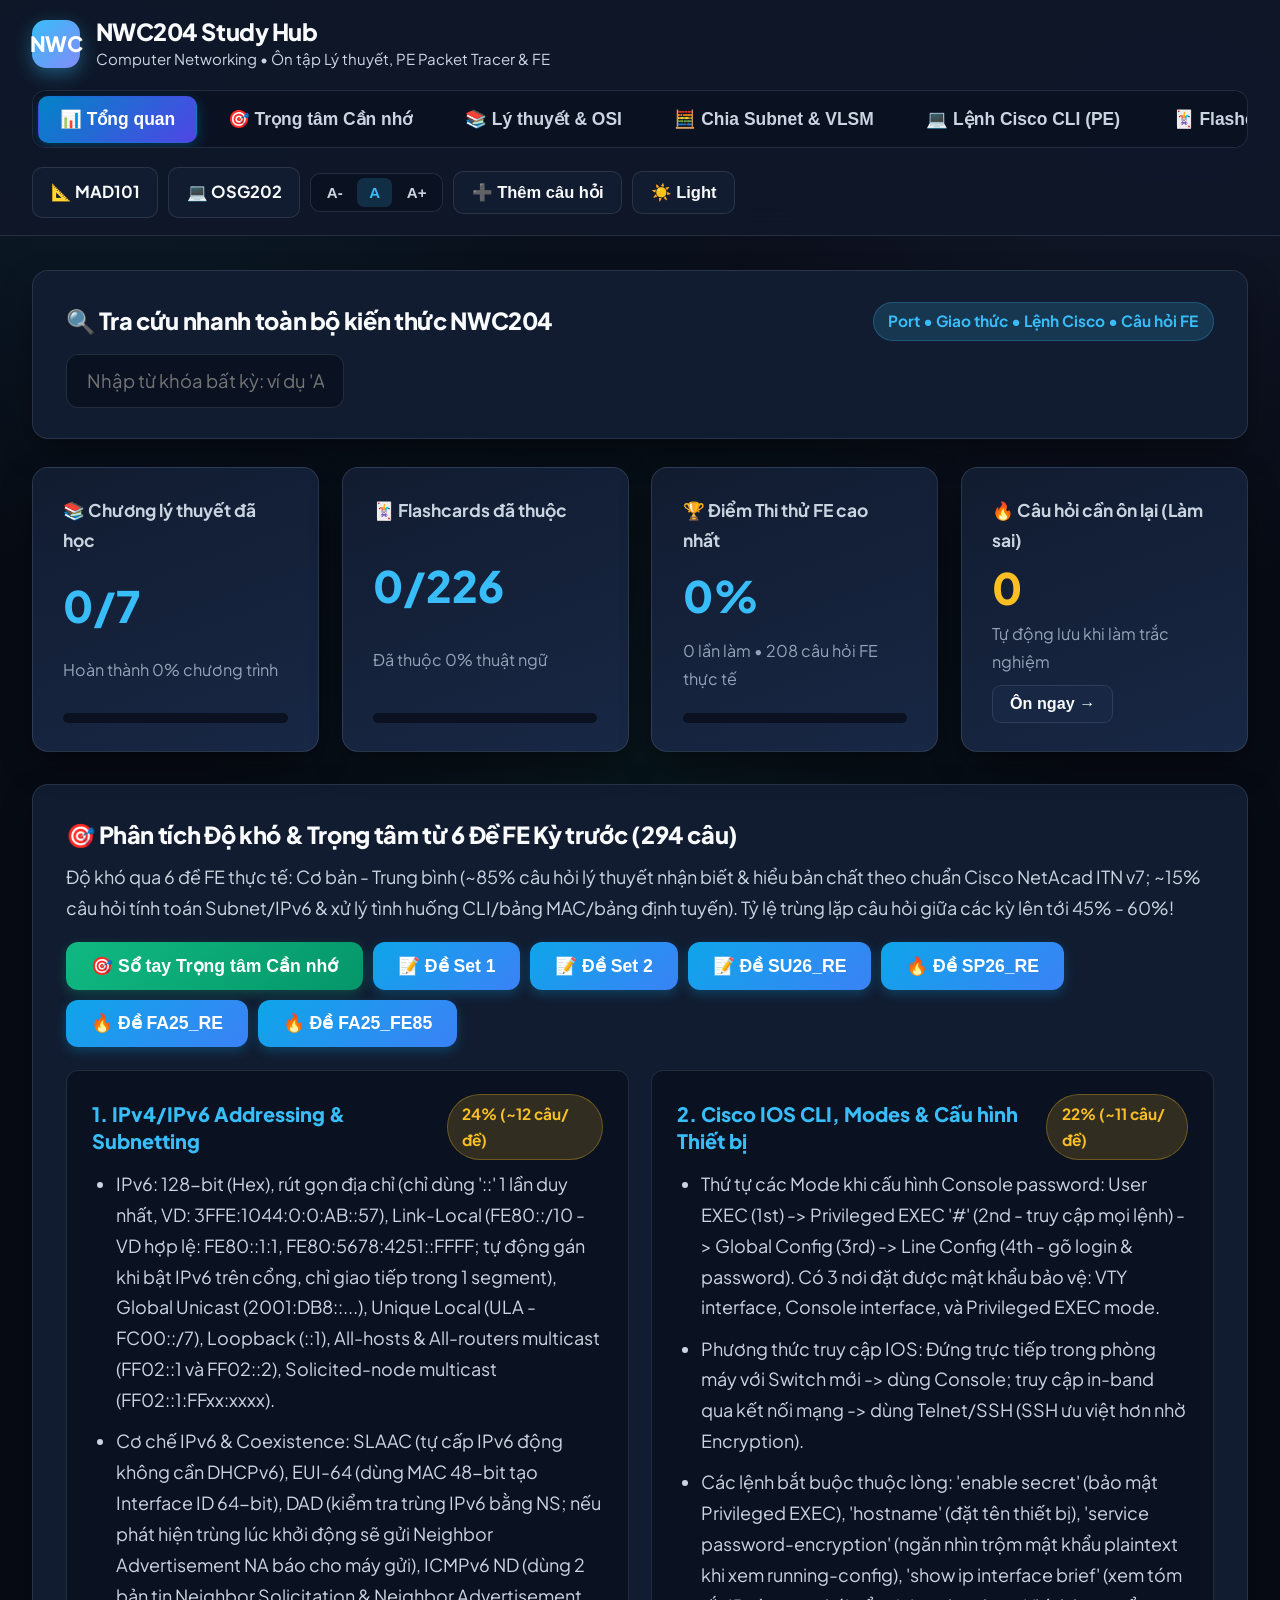
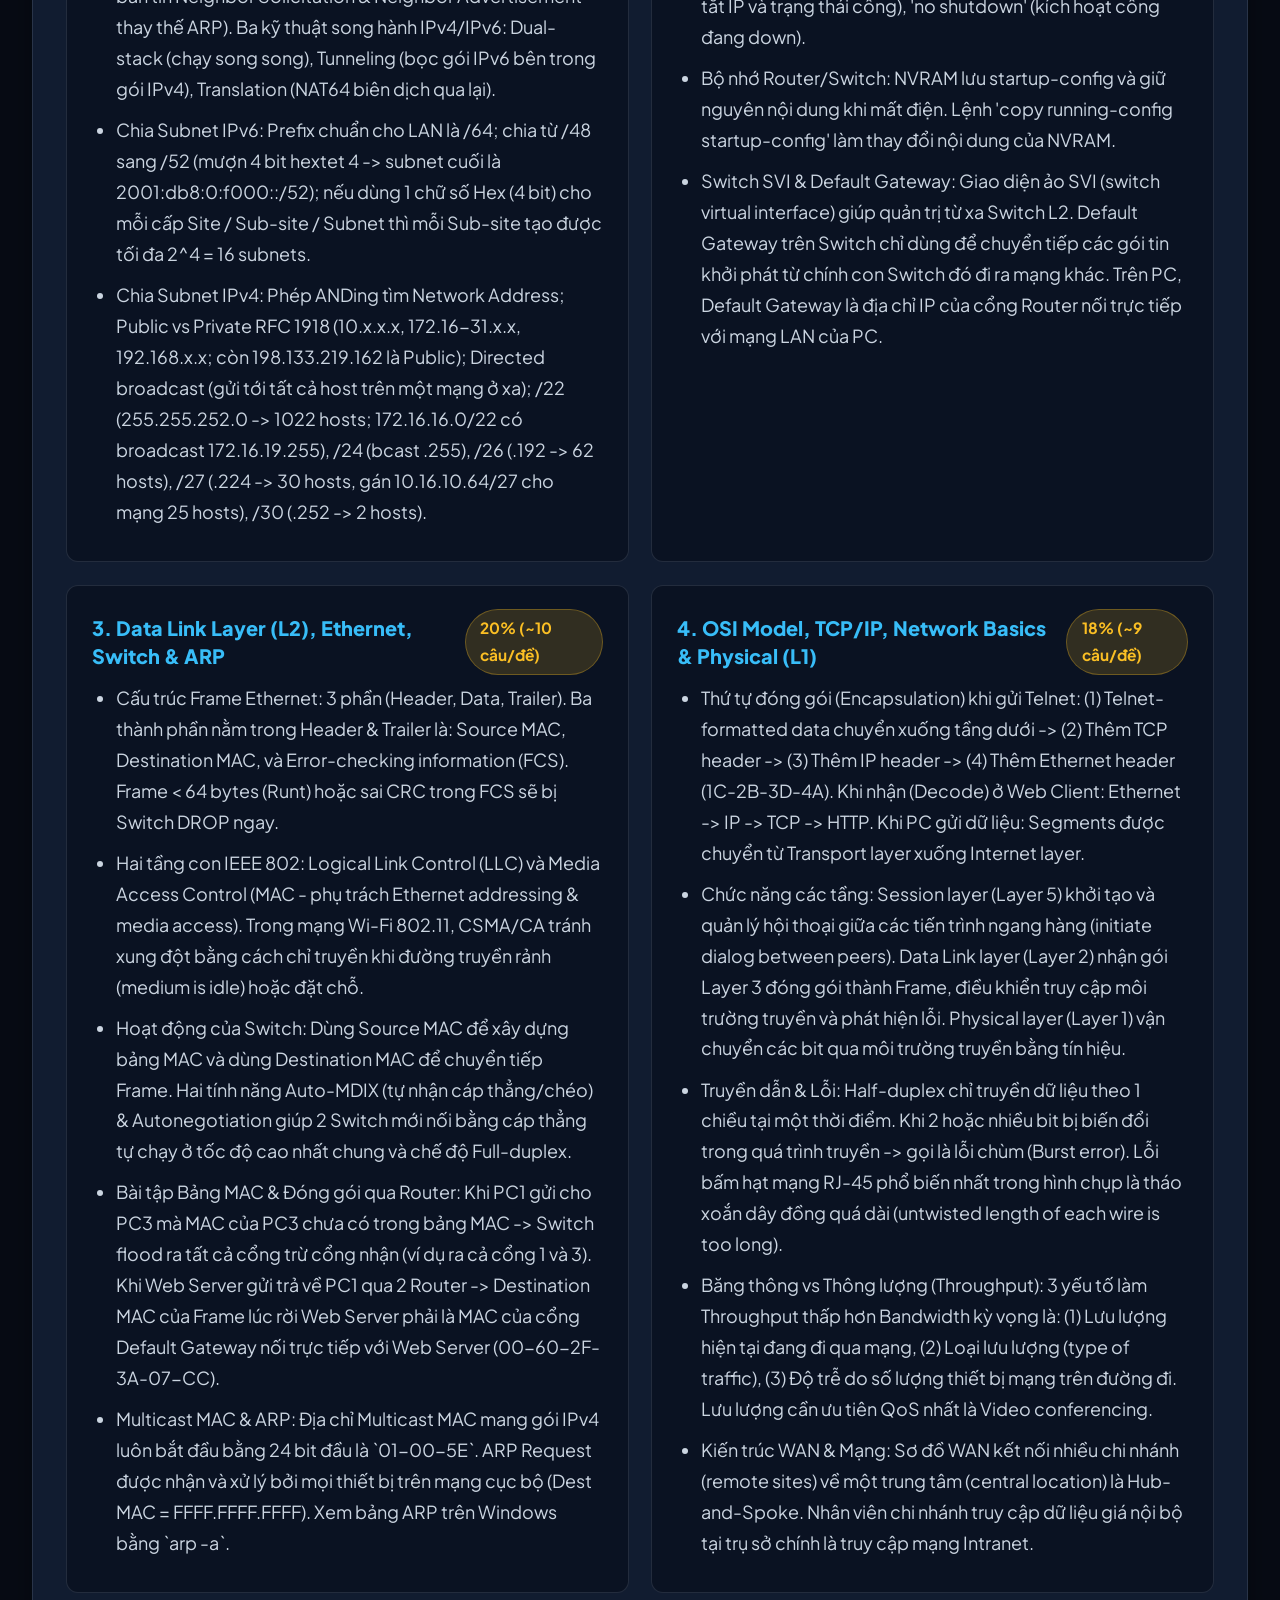
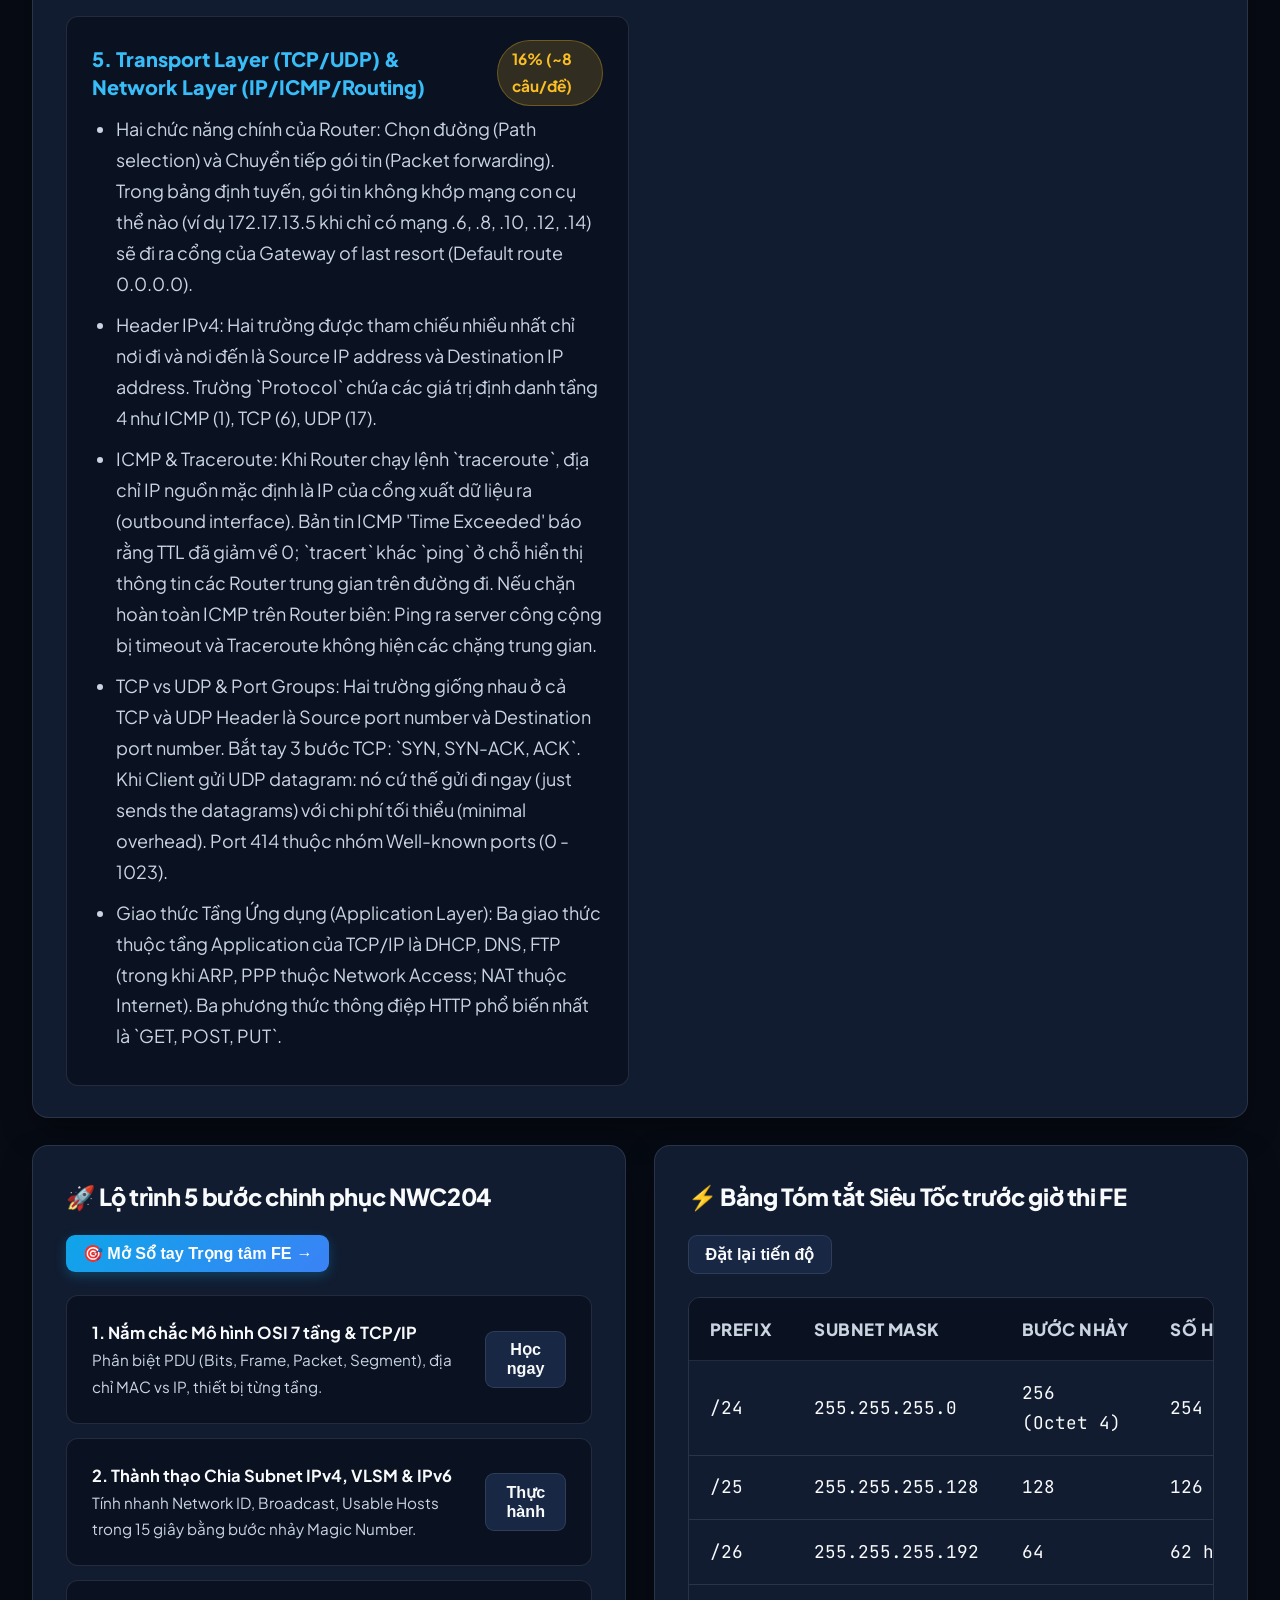
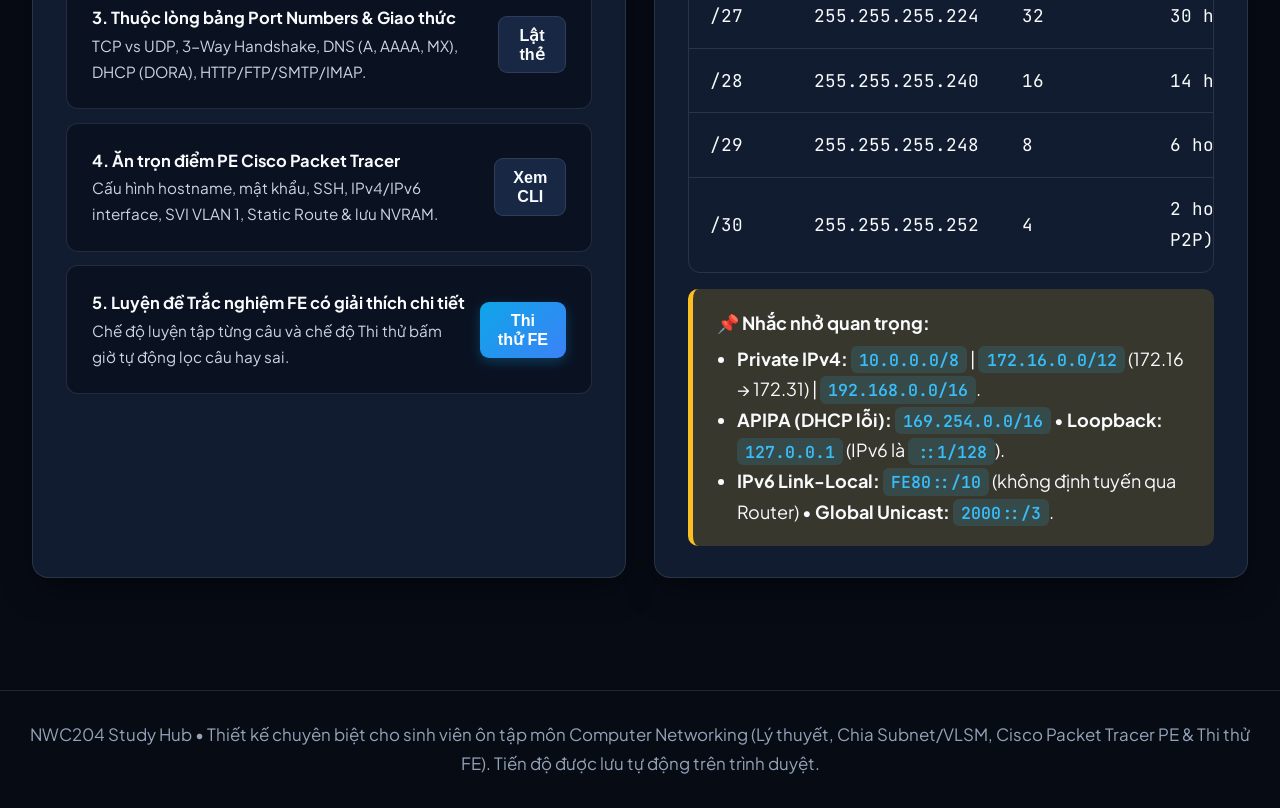
==== commit 4f52b544: "Add OSG202 Study Hub (441 MCQ flashcards with detailed explanations), MAD101 extra exams & course sw" ====
--- a/index.html
+++ b/index.html
@@ -32,7 +32,8 @@
       </nav>
 
       <div class="header-actions">
-        <a href="mad101.html" class="icon-btn" style="text-decoration:none;" title="Chuyển sang trang học môn MAD101 (Discrete Mathematics)">📐 Sang môn MAD101</a>
+        <a href="mad101.html" class="icon-btn" style="text-decoration:none;" title="Chuyển sang trang học môn MAD101 (Discrete Mathematics)">📐 MAD101</a>
+        <a href="osg202.html" class="icon-btn" style="text-decoration:none;" title="Chuyển sang trang học môn OSG202 (Operating Systems)">💻 OSG202</a>
         <div class="font-size-group" title="Điều chỉnh kích thước chữ trên toàn trang">
           <button class="font-btn" data-scale="0.95" onclick="setFontScale(0.95)">A-</button>
           <button class="font-btn active" data-scale="1.05" onclick="setFontScale(1.05)">A</button>
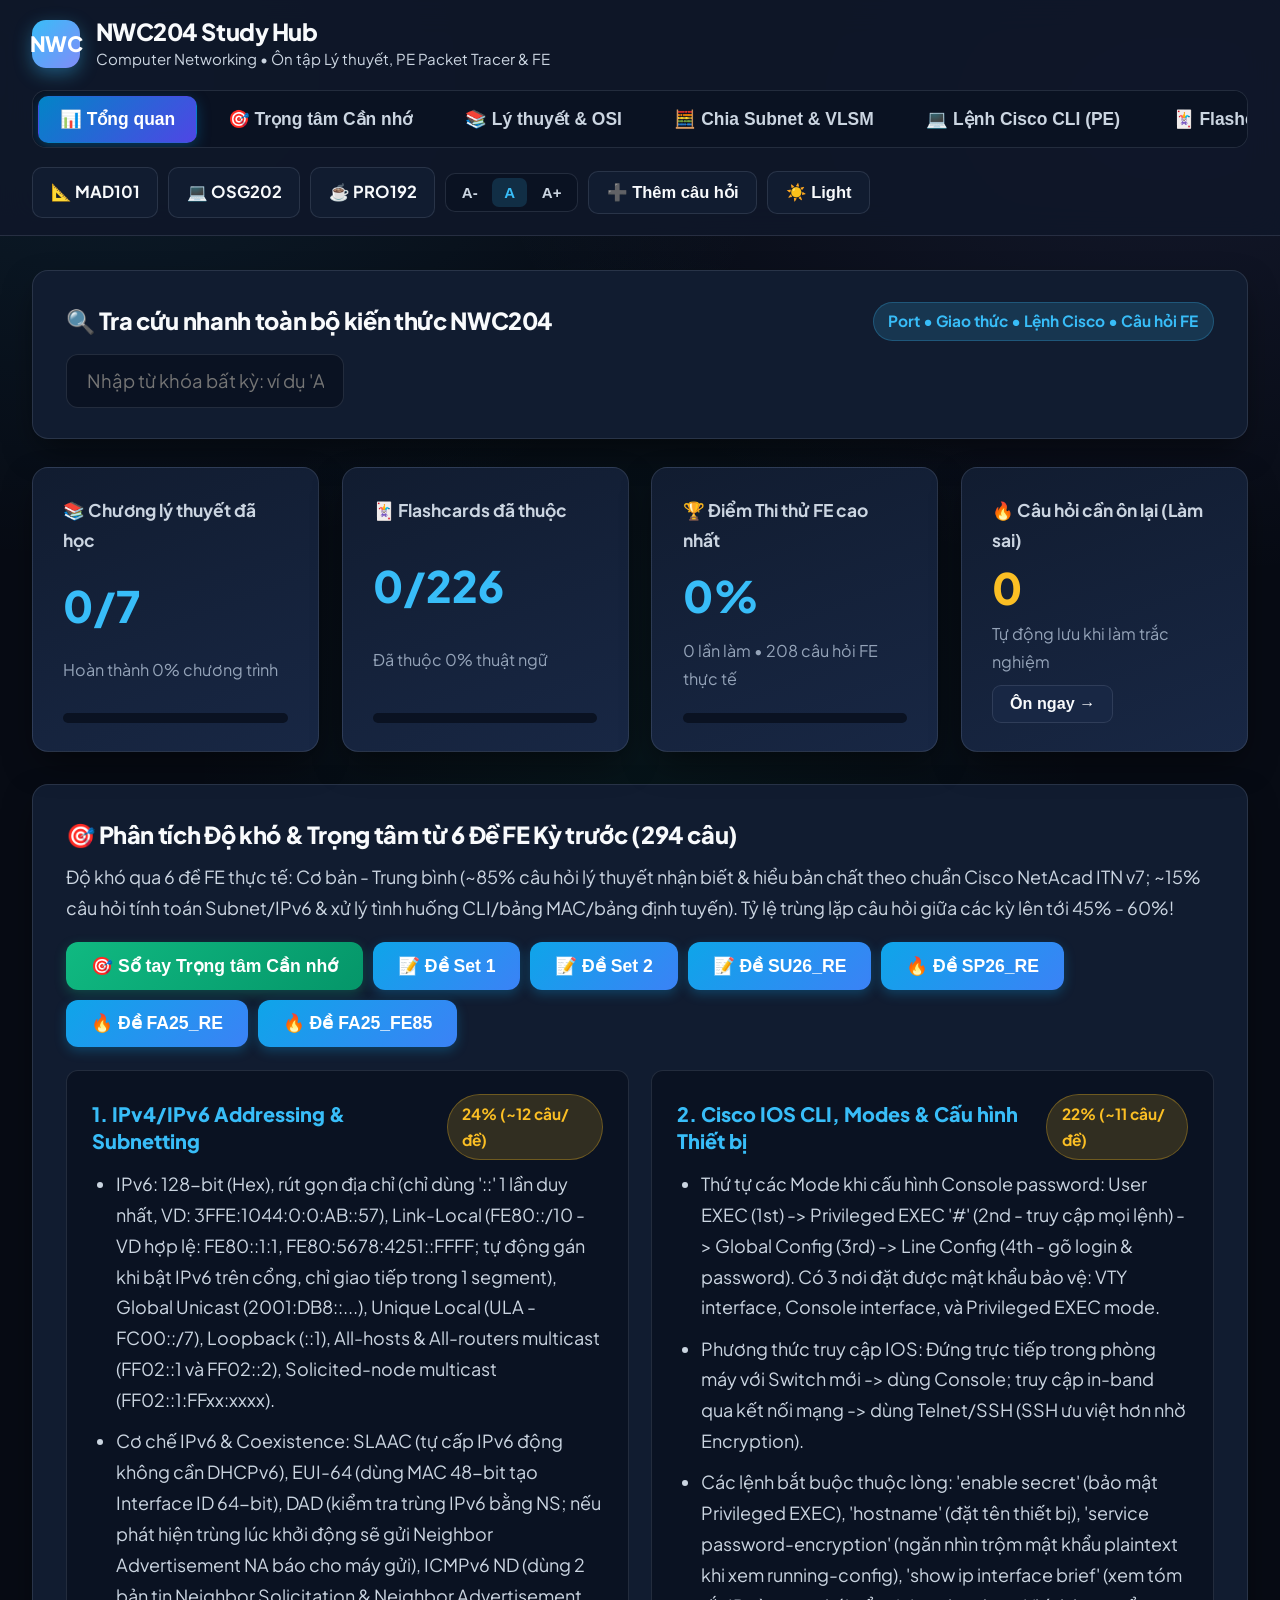
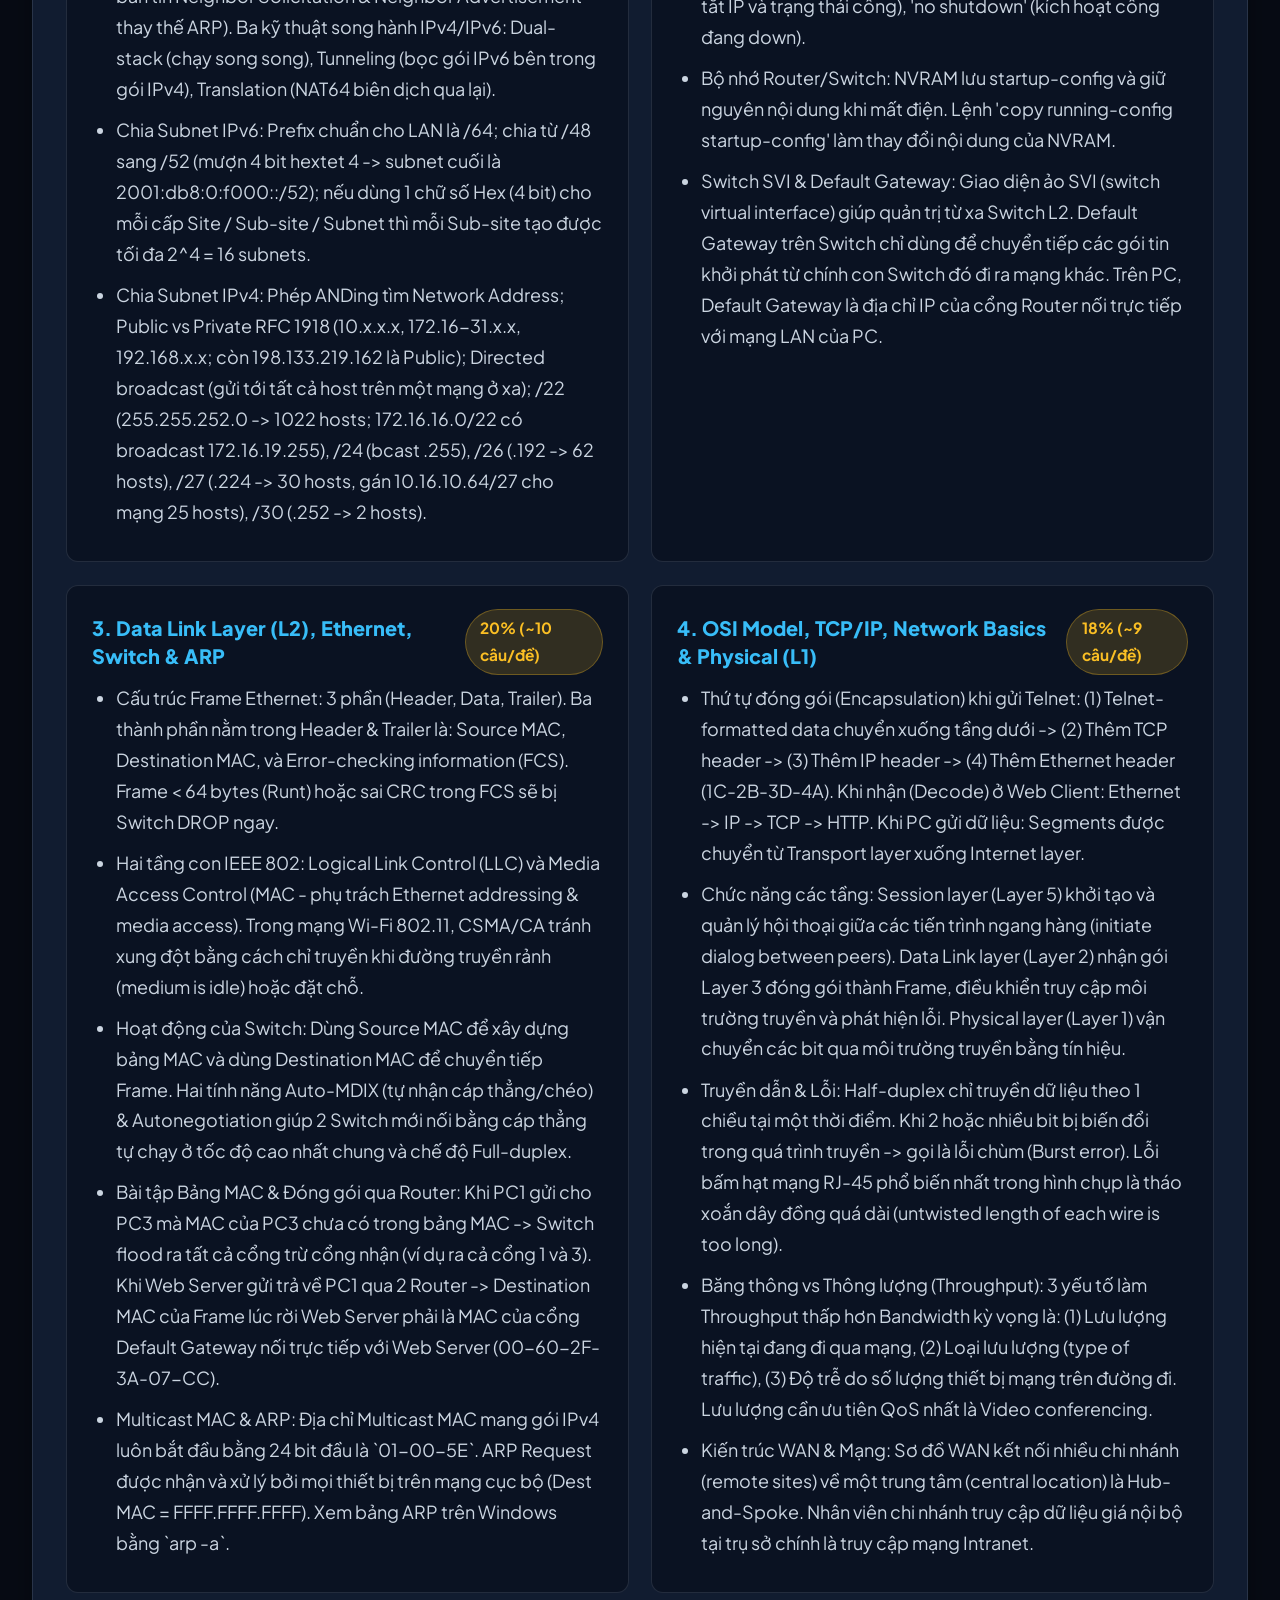
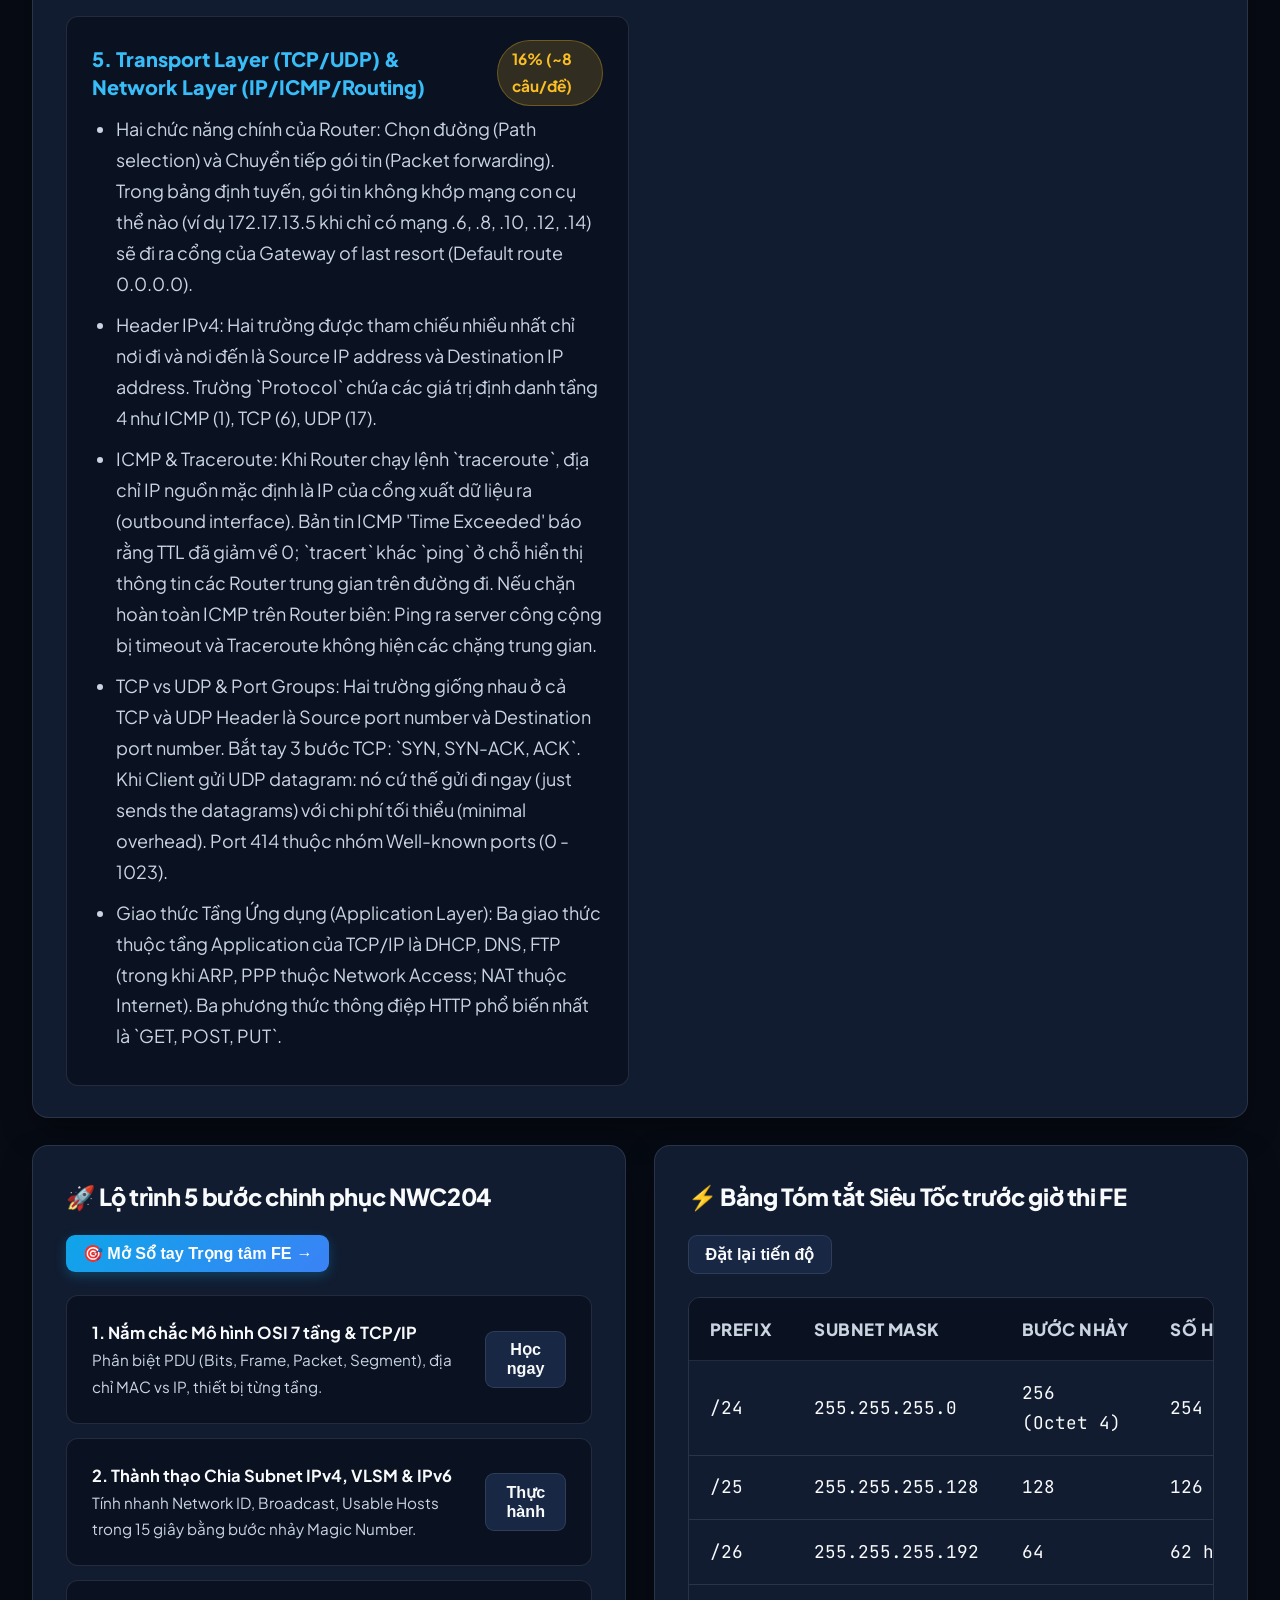
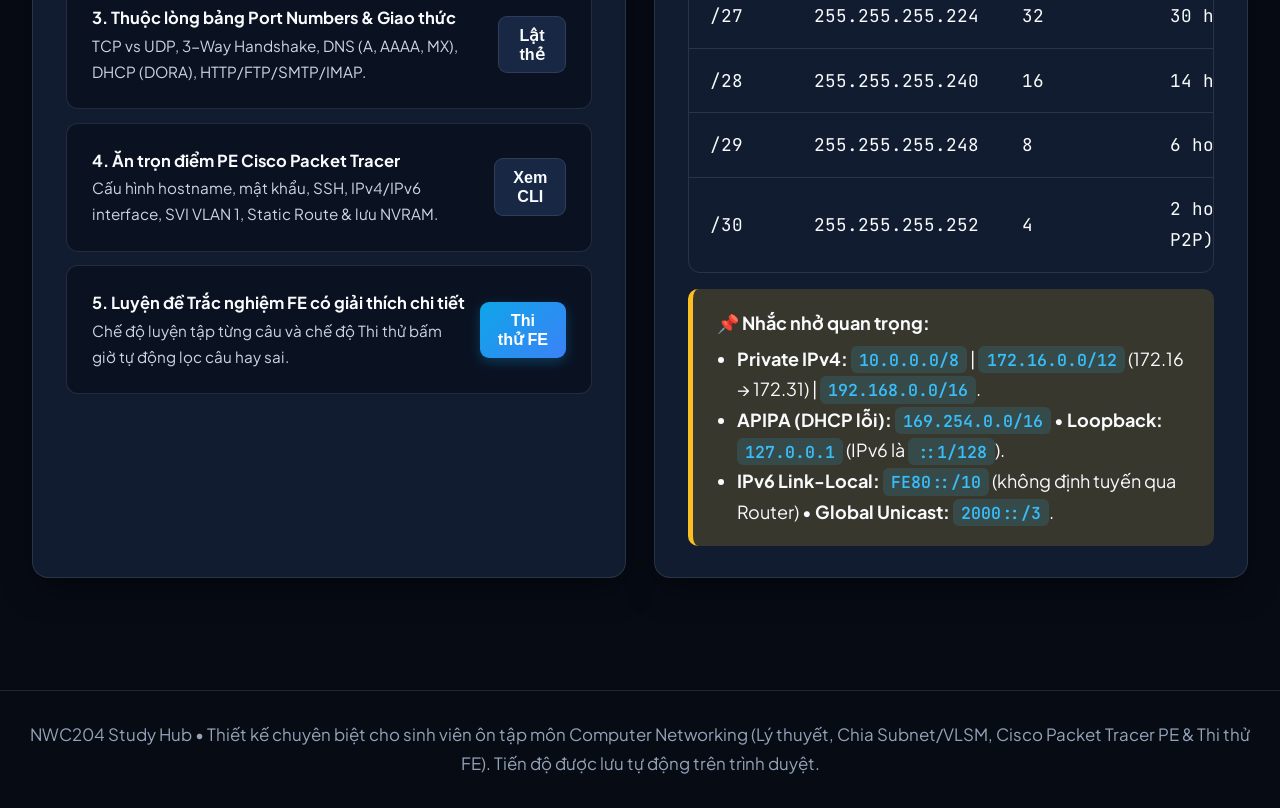
==== commit 2e5137e9: "Add PRO192 Study Hub with 425 FE questions (all 6 newest exams in full text + Vietnamese explanation" ====
--- a/index.html
+++ b/index.html
@@ -34,6 +34,7 @@
       <div class="header-actions">
         <a href="mad101.html" class="icon-btn" style="text-decoration:none;" title="Chuyển sang trang học môn MAD101 (Discrete Mathematics)">📐 MAD101</a>
         <a href="osg202.html" class="icon-btn" style="text-decoration:none;" title="Chuyển sang trang học môn OSG202 (Operating Systems)">💻 OSG202</a>
+        <a href="pro192.html" class="icon-btn" style="text-decoration:none;" title="Chuyển sang trang học môn PRO192 (Object-Oriented Programming with Java)">☕ PRO192</a>
         <div class="font-size-group" title="Điều chỉnh kích thước chữ trên toàn trang">
           <button class="font-btn" data-scale="0.95" onclick="setFontScale(0.95)">A-</button>
           <button class="font-btn active" data-scale="1.05" onclick="setFontScale(1.05)">A</button>
